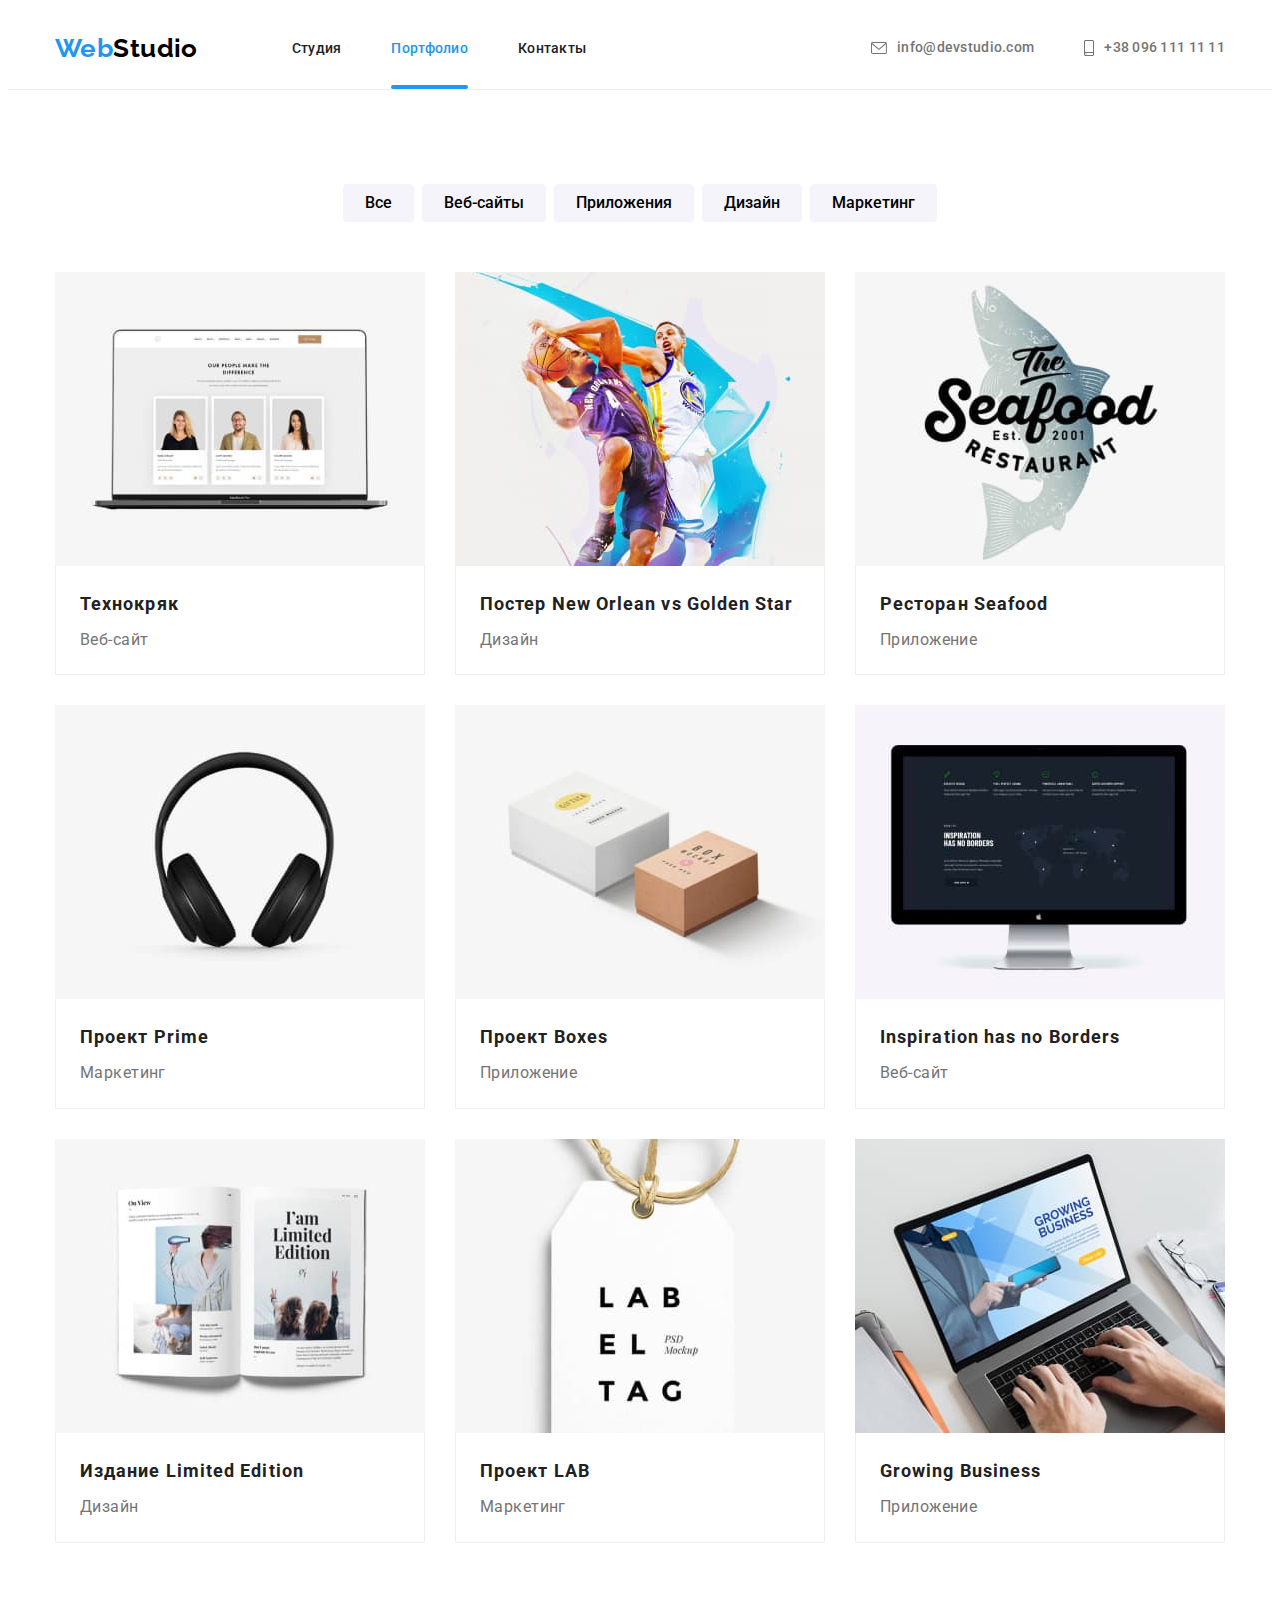
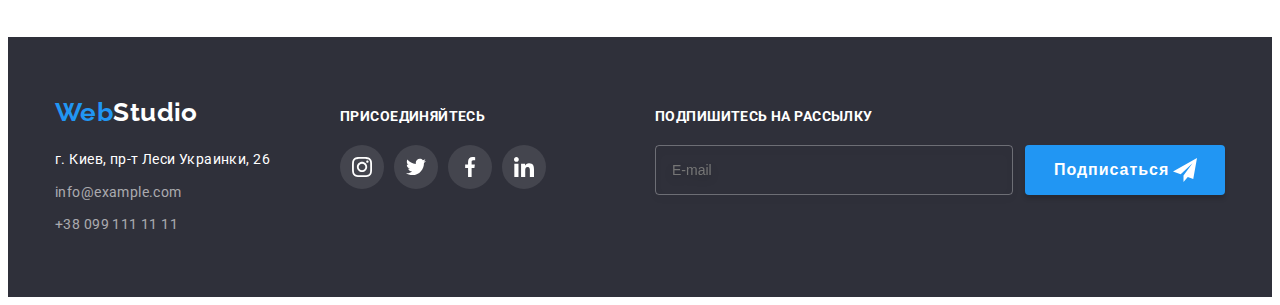
==== portfolio.html @ a2c5a5cf "homework-8" ====
<!DOCTYPE html>
<html lang="ru">
  <head>
    <meta charset="UTF-8" />
    <meta http-equiv="X-UA-Compatible" content="IE=edge" />
    <meta name="viewport" content="width=device-width, initial-scale=1.0" />
    <title>Document</title>
    <link rel="preconnect" href="https://fonts.googleapis.com" />
    <link rel="preconnect" href="https://fonts.gstatic.com" crossorigin />
    <link
      href="https://fonts.googleapis.com/css2?family=Raleway:wght@700&family=Roboto:wght@400;500;700;900&display=swap"
      rel="stylesheet"
    />
    <link
      rel="stylesheet"
      href="https://cdnjs.cloudflare.com/ajax/libs/modern-normalize/1.1.0/modern-normalize.min.css"
      integrity="sha512-wpPYUAdjBVSE4KJnH1VR1HeZfpl1ub8YT/NKx4PuQ5NmX2tKuGu6U/JRp5y+Y8XG2tV+wKQpNHVUX03MfMFn9Q=="
      crossorigin="anonymous"
      referrerpolicy="no-referrer"
    />
    <link rel="stylesheet" href="./css/main.min.css" />
  </head>

  <body>
    <header class="header">
      <div class="container">
        <nav class="nav">
          <a href="./index.html" class="nav__logo logo link"
            ><span class="logo-web">Web</span>Studio</a
          >

          <ul class="nav__tab-list list">
            <li class="nav__tab-item">
              <a class="nav__tab-link link" href="./index.html">Студия</a>
            </li>
            <li class="nav__tab-item">
              <a class="nav__tab-link link current" href="./portfolio.html">Портфолио</a>
            </li>
            <li class="nav__tab-item"><a class="nav__tab-link link" href="">Контакты</a></li>
          </ul>
        </nav>

        <ul class="nav__contacts-list list">
          <li class="nav__contacts-item">
            <a class="nav__contacts-link link" href="mailto:info@devstudio.com">
              <svg class="nav__icon mail">
                <use href="./images/studio/icons.svg#icon-envelope"></use>
              </svg>
              info@devstudio.com</a
            >
          </li>
          <li class="nav__contacts-item">
            <a class="nav__contacts-link link" href="tel:+380961111111">
              <svg class="nav__icon tel">
                <use href="./images/studio/icons.svg#icon-smartphone"></use>
              </svg>
              +38 096 111 11 11</a
            >
          </li>
        </ul>
      </div>
    </header>

    <main>
      <section class="portfolio section">
        <div class="container">
          <h1 class="portfolio-top-title hidden">Портфолио</h1>

          <ul class="portfolio-sorting-list list">
            <li class="portfolio-sorting-item">
              <button class="portfolio-button" type="button">Все</button>
            </li>
            <li class="portfolio-sorting-item">
              <button class="portfolio-button" type="button">Веб-сайты</button>
            </li>
            <li class="portfolio-sorting-item">
              <button class="portfolio-button" type="button">Приложения</button>
            </li>
            <li class="portfolio-sorting-item">
              <button class="portfolio-button" type="button">Дизайн</button>
            </li>
            <li class="portfolio-sorting-item">
              <button class="portfolio-button" type="button">Маркетинг</button>
            </li>
          </ul>

          <ul class="portfolio-img-list list">
            <li class="portfolio-img-item">
              <a class="portfolio-link link" href="">
                <div class="portfolio-link-box">
                  <img
                    src="./images/portfolio/img-1.jpg"
                    alt="Монитор ноутбука"
                    width="370"
                    height="294"
                  />
                  <p class="portfolio-hover-text">
                    Ресурс предлагает комплексные предложения с разным уровнем функционала и
                    сервисов. Все это позволит посетителю получить исчерпывающие сведения о компании
                    или частном лице.
                  </p>
                </div>
                <div class="portfolio-text-box">
                  <h2 class="portfolio-title">Технокряк</h2>
                  <p class="portfolio-text">Веб-сайт</p>
                </div>
              </a>
            </li>
            <li class="portfolio-img-item">
              <a class="portfolio-link link" href="">
                <div class="portfolio-link-box">
                  <img
                    src="./images/portfolio/img-2.jpg"
                    alt="Постер с баскетболистами"
                    width="370"
                    height="294"
                  />
                  <p class="portfolio-hover-text">
                    Ресурс предлагает комплексные предложения с разным уровнем функционала и
                    сервисов. Все это позволит посетителю получить исчерпывающие сведения о компании
                    или частном лице.
                  </p>
                </div>
                <div class="portfolio-text-box">
                  <h2 class="portfolio-title">Постер New Orlean vs Golden Star</h2>
                  <p class="portfolio-text">Дизайн</p>
                </div>
              </a>
            </li>
            <li class="portfolio-img-item">
              <a class="portfolio-link link" href="">
                <div class="portfolio-link-box">
                  <img
                    src="./images/portfolio/img-3.jpg"
                    alt="Логотип ресторана"
                    width="370"
                    height="294"
                  />
                  <p class="portfolio-hover-text">
                    Ресурс предлагает комплексные предложения с разным уровнем функционала и
                    сервисов. Все это позволит посетителю получить исчерпывающие сведения о компании
                    или частном лице.
                  </p>
                </div>
                <div class="portfolio-text-box">
                  <h2 class="portfolio-title">Ресторан Seafood</h2>
                  <p class="portfolio-text">Приложение</p>
                </div>
              </a>
            </li>
            <li class="portfolio-img-item">
              <a class="portfolio-link link" href="">
                <div class="portfolio-link-box">
                  <img src="./images/portfolio/img-4.jpg" alt="Наушники" width="370" height="294" />
                  <p class="portfolio-hover-text">
                    Ресурс предлагает комплексные предложения с разным уровнем функционала и
                    сервисов. Все это позволит посетителю получить исчерпывающие сведения о компании
                    или частном лице.
                  </p>
                </div>
                <div class="portfolio-text-box">
                  <h2 class="portfolio-title">Проект Prime</h2>
                  <p class="portfolio-text">Маркетинг</p>
                </div>
              </a>
            </li>
            <li class="portfolio-img-item">
              <a class="portfolio-link link" href="">
                <div class="portfolio-link-box">
                  <img src="./images/portfolio/img-5.jpg" alt="Коробки" width="370" height="294" />
                  <p class="portfolio-hover-text">
                    Ресурс предлагает комплексные предложения с разным уровнем функционала и
                    сервисов. Все это позволит посетителю получить исчерпывающие сведения о компании
                    или частном лице.
                  </p>
                </div>
                <div class="portfolio-text-box">
                  <h2 class="portfolio-title">Проект Boxes</h2>
                  <p class="portfolio-text">Приложение</p>
                </div>
              </a>
            </li>
            <li class="portfolio-img-item">
              <a class="portfolio-link link" href="">
                <div class="portfolio-link-box">
                  <img
                    src="./images/portfolio/img-6.jpg"
                    alt="Монитор компьютера"
                    width="370"
                    height="294"
                  />
                  <p class="portfolio-hover-text">
                    Ресурс предлагает комплексные предложения с разным уровнем функционала и
                    сервисов. Все это позволит посетителю получить исчерпывающие сведения о компании
                    или частном лице.
                  </p>
                </div>
                <div class="portfolio-text-box">
                  <h2 class="portfolio-title">Inspiration has no Borders</h2>
                  <p class="portfolio-text">Веб-сайт</p>
                </div>
              </a>
            </li>
            <li class="portfolio-img-item">
              <a class="portfolio-link link" href="">
                <div class="portfolio-link-box">
                  <img src="./images/portfolio/img-7.jpg" alt="Журнал" width="370" height="294" />
                  <p class="portfolio-hover-text">
                    Ресурс предлагает комплексные предложения с разным уровнем функционала и
                    сервисов. Все это позволит посетителю получить исчерпывающие сведения о компании
                    или частном лице.
                  </p>
                </div>
                <div class="portfolio-text-box">
                  <h2 class="portfolio-title">Издание Limited Edition</h2>
                  <p class="portfolio-text">Дизайн</p>
                </div>
              </a>
            </li>
            <li class="portfolio-img-item">
              <a class="portfolio-link link" href="">
                <div class="portfolio-link-box">
                  <img src="./images/portfolio/img-8.jpg" alt="Бирка" width="370" height="294" />
                  <p class="portfolio-hover-text">
                    Ресурс предлагает комплексные предложения с разным уровнем функционала и
                    сервисов. Все это позволит посетителю получить исчерпывающие сведения о компании
                    или частном лице.
                  </p>
                </div>
                <div class="portfolio-text-box">
                  <h2 class="portfolio-title">Проект LAB</h2>
                  <p class="portfolio-text">Маркетинг</p>
                </div>
              </a>
            </li>
            <li class="portfolio-img-item">
              <a class="portfolio-link link" href="">
                <div class="portfolio-link-box">
                  <img
                    src="./images/portfolio/img-9.jpg"
                    alt="Человек печатает на ноутбуке"
                    width="370"
                    height="294"
                  />
                  <p class="portfolio-hover-text">
                    Ресурс предлагает комплексные предложения с разным уровнем функционала и
                    сервисов. Все это позволит посетителю получить исчерпывающие сведения о компании
                    или частном лице.
                  </p>
                </div>
                <div class="portfolio-text-box">
                  <h2 class="portfolio-title">Growing Business</h2>
                  <p class="portfolio-text">Приложение</p>
                </div>
              </a>
            </li>
          </ul>
        </div>
      </section>
    </main>

    <footer class="footer">
      <div class="container">
        <div class="footer__info">
          <a href="./index.html" class="footer__logo logo link"
            ><span class="logo-web">Web</span>Studio</a
          >
          <address class="address">
            <ul class="address__list list">
              <li class="address__item">
                <a
                  class="address__link link"
                  href="https://bit.ly/3pXMvUd"
                  target="_blank"
                  rel="noreferrer noopener"
                  >г. Киев, пр-т Леси Украинки, 26</a
                >
              </li>
              <li class="address__item">
                <a class="address__link contacts link" href="mailto:info@example.com"
                  >info@example.com</a
                >
              </li>
              <li class="address__item">
                <a class="address__link contacts link" href="tel:380991111111">+38 099 111 11 11</a>
              </li>
            </ul>
          </address>
        </div>

        <div class="join">
          <p class="join__title">присоединяйтесь</p>
          <ul class="footer-soc-list list">
            <li class="footer-soc-item">
              <a href="" class="footer-soc-link link">
                <svg class="footer-soc-icon" width="20" height="20">
                  <use href="./images/studio/icons.svg#icon-instagram"></use>
                </svg>
              </a>
            </li>
            <li class="footer-soc-item">
              <a href="" class="footer-soc-link link">
                <svg class="footer-soc-icon" width="20" height="20">
                  <use href="./images/studio/icons.svg#icon-twitter"></use>
                </svg>
              </a>
            </li>
            <li class="footer-soc-item">
              <a href="" class="footer-soc-link link">
                <svg class="footer-soc-icon" width="20" height="20">
                  <use href="./images/studio/icons.svg#icon-facebook"></use>
                </svg>
              </a>
            </li>
            <li class="footer-soc-item">
              <a href="" class="footer-soc-link link">
                <svg class="footer-soc-icon" width="20" height="20">
                  <use href="./images/studio/icons.svg#icon-linkedin"></use>
                </svg>
              </a>
            </li>
          </ul>
        </div>

        <div class="subscribe">
          <p class="subscribe-title">Подпишитесь на рассылку</p>
          <div class="subscribe-box">
            <label for="user-mailing"></label>
            <input
              type="text"
              name="user-mailing"
              class="subscribe-input"
              placeholder="E-mail"
              id="user-mailing"
              required
              minlength="3"
            />
            <div class="subscribe-button-wrap">
              <button type="submit" class="subscribe-button">Подписаться</button>
              <svg class="subscribe-icon" width="24" height="24">
                <use href="/images/studio/icons.svg#icon-send"></use>
              </svg>
            </div>
          </div>
        </div>
      </div>
    </footer>
  </body>
</html>
---- css/main.min.css ----
:root{--accent-color: #2196f3;--accent-hover-color: #188ce8;--light-backgound: #f5f4fa;--main-background: #ffffff;--light-text-color: #ffffff;--dark-background: #2f303a;--title-color: #212121;--text-color: #757575;--logo-color: #000000;--border-color: #ececec;--border-second-color: #eeeeee;--icon-color: #afb1b8}html{box-sizing:border-box}*,*::before,*::after{box-sizing:inherit}p,h1,h2,h3,h4,h5,h6{margin:0}ul,ol{margin:0;padding-left:0}button{cursor:pointer}img{display:block}body{font-family:"Roboto",sans-serif;color:var(--title-color);background-color:var(--main-background);font-size:14px;letter-spacing:.03em}.link{text-decoration:none}.list{list-style:none}.section{padding-top:94px;padding-bottom:94px}.hidden{position:absolute;width:1px;height:1px;margin:-1px;border:0;padding:0;white-space:nowrap;clip-path:inset(100%);clip:rect(0 0 0 0);overflow:hidden}.container{width:1200px;margin:0 auto;padding-left:15px;padding-right:15px}.top-title{font-size:36px;font-weight:700;line-height:1.16;margin-bottom:50px;text-align:center}.hero__title{font-size:44px;font-weight:900;line-height:1.36;letter-spacing:.06em;text-transform:uppercase;width:696px;margin-left:auto;margin-right:auto;margin-bottom:30px;color:var(--light-text-color)}.about__title{font-size:14px;font-weight:700;line-height:1.14;text-transform:uppercase;margin-bottom:10px}.about__text{line-height:1.7;color:var(--text-color)}.pick-list__text{font-size:14px;font-weight:700;line-height:1.14;background-color:rgba(47,48,58,.8);color:var(--light-text-color);text-align:center;text-transform:uppercase;width:370px;height:70px;display:flex;align-items:center;justify-content:center;position:absolute;bottom:0}.team-list__title{font-size:16px;font-weight:500;line-height:1.18;margin-bottom:10px}.team-list__text{font-size:16px;line-height:1.18;color:var(--text-color);margin-bottom:16px}.join__title{font-size:14px;font-weight:700;line-height:1.14;color:var(--light-text-color);font-weight:700;font-size:14px;line-height:1.14;text-transform:uppercase;margin-bottom:20px}.portfolio-hover-text{font-size:18px;line-height:1.5;position:absolute;top:0;background-color:rgba(33,150,243,.9);color:var(--light-text-color);height:100%;padding-top:63px;padding-left:24px;padding-right:24px;transform:translateY(100%);transition:transform 250ms linear}.portfolio-title{font-size:18px;font-weight:700;line-height:2;letter-spacing:.06em;margin-bottom:4px;color:var(--title-color)}.portfolio-text{font-size:16px;line-height:1.8;color:var(--text-color)}.backdrop{width:100%;height:100%;background-color:rgba(0,0,0,.2);top:0;position:fixed;transition:opacity 250ms cubic-bezier(0.4, 0, 0.2, 1),visibility 250ms cubic-bezier(0.4, 0, 0.2, 1)}.modal{width:528px;min-height:581px;background-color:var(--main-background);border-radius:4px;box-shadow:0px 1px 3px rgba(0,0,0,.12),0px 1px 1px rgba(0,0,0,.14),0px 2px 1px rgba(0,0,0,.2);position:absolute;top:50%;left:50%;transform:translate(-50%, -50%) scale(1) skew(0);transition:transform 250ms cubic-bezier(0.4, 0, 0.2, 1);padding:40px}.backdrop.is-hidden .modal{transform:translate(-50%, -50%) scale(0) skew(30deg, 150deg)}.modal-close-btn{width:30px;height:30px;background-color:rgba(0,0,0,0);border:1px solid rgba(0,0,0,.1);border-radius:50%;top:8px;right:8px;display:flex;align-items:center;justify-content:center;outline:none;position:absolute;padding:0;transition:fill 250ms cubic-bezier(0.4, 0, 0.2, 1)}.modal-close-btn:hover{fill:var(--accent-color)}.modal-close-btn:focus{border-color:var(--accent-color);fill:var(--accent-color)}.is-hidden{visibility:hidden;opacity:0;pointer-events:none}.no-scroll{overflow:hidden}.modal-title{font-weight:700;font-size:20px;line-height:1.15;text-align:center;color:var(--title-color);margin-bottom:12px}.modal-field{margin-bottom:10px}.modal-label{font-weight:400;font-size:12px;line-height:1.16;letter-spacing:.01em;color:var(--text-color);display:block;margin-bottom:4px}.modal-input{width:100%;height:40px;border:1px solid rgba(33,33,33,.2);border-radius:4px;padding-left:42px;outline:none;transition:border-color 250ms cubic-bezier(0.4, 0, 0.2, 1)}.modal-input::placeholder{color:rgba(117,117,117,.5)}.modal-input:focus{border-color:var(--accent-color)}.input-wrap{position:relative}.modal-icon{position:absolute;left:12px;top:50%;transform:translateY(-50%)}.modal-input:focus+.modal-icon{fill:var(--accent-color)}.modal-textarea{width:100%;height:120px;border:1px solid rgba(33,33,33,.2);border-radius:4px;resize:none;outline:none;padding:12px 16px;transition:border-color 250ms cubic-bezier(0.4, 0, 0.2, 1)}.modal-textarea::placeholder{color:rgba(117,117,117,.5)}.modal-textarea:focus{border-color:var(--accent-color)}.modal-checkbox{margin-top:20px;margin-bottom:30px}.check-text{font-size:14px;line-height:1.7;color:var(--text-color);display:flex;align-items:center;justify-content:center}.check-text::before{content:"";width:16px;height:15px;border:2px solid #000;border-radius:3px;margin-right:9px;transition:border-color 250ms cubic-bezier(0.4, 0, 0.2, 1),background-color 250ms cubic-bezier(0.4, 0, 0.2, 1)}.modal-check:checked+.check-text::before{background-color:var(--accent-color);background-image:url(../images/studio/check.svg);background-repeat:no-repeat;background-position:70% 60%;border:none}.modal-check:focus+.check-text::before{border-color:var(--accent-color)}.privacy-link{margin-left:5px;color:var(--accent-color)}.send-btn-box{display:flex;justify-content:center}.modal-send-btn{display:flex;align-items:center;justify-content:center;min-width:200px;height:50px;border-radius:4px;background-color:var(--accent-color);color:var(--light-text-color);border:none;font-weight:700;font-size:16px;line-height:1.9;letter-spacing:.06em;box-shadow:0px 4px 4px rgba(0,0,0,.15)}.modal-send-btn:hover,.modal-send-btn:focus{background-color:var(--accent-hover-color)}.subscribe{margin-left:auto}.subscribe-title{font-weight:700;font-size:14px;line-height:1.14;text-transform:uppercase;color:var(--light-text-color);margin-bottom:20px}.subscribe-box{display:flex;align-items:center}.subscribe-input{width:358px;height:50px;background-color:rgba(0,0,0,0);border:1px solid rgba(255,255,255,.3);color:var(--light-text-color);font-size:14px;letter-spacing:1.7;filter:drop-shadow(0px 4px 4px rgba(0, 0, 0, 0.15));border-radius:4px;padding:15px 16px;outline:none;transition:border-color 250ms cubic-bezier(0.4, 0, 0.2, 1)}.subscribe-input:focus{border-color:var(--accent-color)}.subscribe-button-wrap{position:relative}.subscribe-button{width:200px;height:50px;margin-left:12px;font-weight:700;font-size:16px;line-height:1.9;color:var(--light-text-color);background-color:var(--accent-color);box-shadow:0px 4px 4px rgba(0,0,0,.15);border:none;border-radius:4px;display:flex;align-items:center;text-align:center;letter-spacing:.06em;padding-left:29px;transition:background 250ms cubic-bezier(0.4, 0, 0.2, 1)}.subscribe-button:hover,.subscribe-button:focus{background:var(--accent-hover-color)}.subscribe-icon{fill:var(--main-background);position:absolute;top:50%;right:28px;transform:translateY(-50%)}.address{margin-top:20px}.address__item:not(:last-child){margin-bottom:9px}.address__link{font-style:normal;font-size:14px;line-height:1.7;color:var(--light-text-color);transition:color 250ms cubic-bezier(0.4, 0, 0.2, 1)}.address__link:hover,.address__link:focus{color:var(--accent-color)}.nav__logo{margin-right:94px;font-family:"Raleway";font-weight:700;font-size:26px;line-height:1.19;color:var(--logo-color)}.footer__logo{font-family:"Raleway";font-weight:700;font-size:26px;line-height:1.19;margin-bottom:20px;color:var(--light-text-color)}.logo-web{font-family:"Raleway";color:var(--accent-color)}.header{padding-top:25px;padding-bottom:25px;border-bottom:1px solid var(--border-color)}.header .container{display:flex;align-items:center}.nav{display:flex;align-items:center}.nav__link:hover,.nav__link:focus{color:var(--accent-color)}.nav__tab-list{display:flex;align-items:center}.nav__tab-item:not(:last-child){margin-right:50px}.nav__tab-link{font-weight:500;line-height:1.14;letter-spacing:.02em;color:var(--title-color);transition:color 250ms cubic-bezier(0.4, 0, 0.2, 1);position:relative}.nav__contacts-list{display:flex;align-items:center;margin-left:auto}.nav__contacts-item:not(:last-child){margin-right:50px}.nav__contacts-link{display:flex;align-items:center;justify-content:center;font-weight:500;line-height:1.14;letter-spacing:.02em;color:var(--text-color);transition:color 250ms cubic-bezier(0.4, 0, 0.2, 1)}.nav__contacts-link:hover,.nav__contacts-link:focus{color:var(--accent-color)}.nav__icon{margin-right:10px;fill:var(--text-color);transition:fill 250ms cubic-bezier(0.4, 0, 0.2, 1)}.nav__contacts-link:hover .nav__icon,.nav__contacts-link:focus .nav__icon{fill:var(--accent-color)}.nav__contacts-link .mail{width:16px;height:12px}.nav__contacts-link .tel{width:10px;height:16px}.nav__tab-link.current:after{content:"";position:absolute;width:100%;height:4px;border-radius:4px;background-color:var(--accent-color);left:0;bottom:-33.2px}.current{color:var(--accent-color)}.hero{max-width:1600px;margin:0 auto;text-align:center;padding-top:200px;padding-bottom:200px;justify-content:center;background-color:var(--dark-background);background-image:linear-gradient(rgba(47, 48, 58, 0.4), rgba(47, 48, 58, 0.4)),url(../images/studio/hero-img.jpg);background-repeat:no-repeat;background-position:center;background-size:cover}.hero__button{font-family:inherit;font-weight:700;font-size:16px;line-height:1.8;box-shadow:0px 4px 4px rgba(0,0,0,.15);border-radius:4px;align-items:center;text-align:center;border:none;letter-spacing:.06em;width:200px;padding-left:30px;padding-right:30px;padding-top:10px;padding-bottom:10px;background:var(--accent-color);color:var(--light-text-color);transition:background 250ms cubic-bezier(0.4, 0, 0.2, 1)}.hero__button:hover,.hero__button:focus{background:var(--accent-hover-color)}.about__list{display:flex;justify-content:space-between}.about__item{width:270px}.about__box{background-color:var(--light-backgound);margin-bottom:30px;display:flex;height:120px;align-items:center;justify-content:center}.work{padding-top:0}.pick-list{display:flex}.pick-list__item:not(:last-child){margin-right:30px}.pick-list__item-box{position:relative}.team{background-color:var(--light-backgound)}.team-list{display:flex}.team-list__item{background:var(--light-text-color);box-shadow:0px 1px 3px rgba(0,0,0,.12),0px 1px 1px rgba(0,0,0,.14),0px 2px 1px rgba(0,0,0,.2);border-radius:0px 0px 4px 4px}.team-list__item:not(:last-child){margin-right:30px}.team-list__box{text-align:center;padding-top:30px;padding-bottom:30px}.soc-list{display:flex;justify-content:center}.soc-list__item{width:44px;height:44px;margin-right:10px}.soc-list__item:last-child{margin-right:0}.soc-list__link{width:100%;height:100%;background-color:var(--main-background);border-radius:50%;display:flex;align-items:center;justify-content:center;transition:background-color 250ms cubic-bezier(0.4, 0, 0.2, 1)}.soc-list__link:hover,.soc-list__link:focus{background-color:var(--accent-color)}.soc-list__link:hover .soc-list__icon,.soc-list__link:hover .soc-list__icon,.soc-list__link:focus .soc-list__icon,.soc-list__link:focus .soc-list__icon{fill:var(--light-text-color)}.soc-list__icon{fill:var(--icon-color);transition:fill 250ms cubic-bezier(0.4, 0, 0.2, 1)}.clients-list{display:flex;justify-content:center}.clients-list__item{width:170px;height:92px;border:1px solid var(--icon-color);border-radius:4px;transition:border-color 250ms cubic-bezier(0.4, 0, 0.2, 1)}.clients-list__item:not(:last-child){margin-right:30px}.clients-list__item:hover,.clients-list__item:focus{border-color:var(--accent-color)}.clients-list__link{width:100%;height:100%;display:flex;align-items:center;justify-content:center}.clients-list__icon{fill:var(--icon-color);transition:fill 250ms cubic-bezier(0.4, 0, 0.2, 1)}.clients-list__item:hover .clients-list__icon,.clients-list__item:focus .clients-list__icon{fill:var(--accent-color)}.portfolio-sorting-list{display:flex;justify-content:center;margin-bottom:50px}.portfolio-sorting-item:not(:last-child){margin-right:8px}.portfolio-button{font-family:inherit;background:var(--light-backgound);border-radius:4px;font-weight:500;font-size:16px;line-height:1.6;text-align:center;border:none;padding-top:6px;padding-bottom:6px;padding-right:22px;padding-left:22px;transition:color 250ms cubic-bezier(0.4, 0, 0.2, 1),background 250ms cubic-bezier(0.4, 0, 0.2, 1),box-shadow 250ms cubic-bezier(0.4, 0, 0.2, 1)}.portfolio-button:active,.portfolio-button:hover,.portfolio-button:focus{background-color:var(--accent-color);box-shadow:0px 3px 1px rgba(0,0,0,.1),0px 1px 2px rgba(0,0,0,.08),0px 2px 2px rgba(0,0,0,.12);border-radius:4px;color:var(--light-text-color)}.portfolio-img-list{display:flex;flex-wrap:wrap;margin-left:-30px;margin-bottom:-30px}.portfolio-img-item{flex-basis:calc(33.3333333333% - 30px);margin-left:30px;margin-bottom:30px;width:370px}.portfolio-link{display:block;transition:transform 250ms cubic-bezier(0.4, 0, 0.2, 1),box-shadow 250ms cubic-bezier(0.4, 0, 0.2, 1)}.portfolio-link:hover,.portfolio-link:focus{box-shadow:0px 1px 1px rgba(0,0,0,.12),0px 4px 4px rgba(0,0,0,.06),1px 4px 6px rgba(0,0,0,.16)}.portfolio-link:hover .portfolio-hover-text,.portfolio-link:hover .portfolio-hover-text,.portfolio-link:focus .portfolio-hover-text,.portfolio-link:focus .portfolio-hover-text{transform:translateY(0)}.portfolio-link-box{position:relative;overflow:hidden}.portfolio-text-box{padding-left:24px;padding-top:20px;padding-bottom:20px;border-left:1px solid var(--border-second-color);border-right:1px solid var(--border-second-color);border-bottom:1px solid var(--border-second-color)}.footer{padding-top:60px;padding-bottom:60px;background-color:var(--dark-background)}.footer .container{display:flex;align-items:baseline;justify-content:space-between}.footer__info{margin-right:70px}.contacts{color:rgba(255,255,255,.6)}.footer-soc-list{display:flex;justify-content:center}.footer-soc-item{width:44px;height:44px;margin-right:10px}.footer-soc-item:last-child{margin-right:0}.footer-soc-link{width:100%;height:100%;background-color:rgba(255,255,255,.1);border-radius:50%;display:flex;align-items:center;justify-content:center;transition:background-color 250ms cubic-bezier(0.4, 0, 0.2, 1)}.footer-soc-link:hover,.footer-soc-link:focus{background-color:var(--accent-color)}.footer-soc-icon{fill:var(--light-text-color);transition:fill 250ms cubic-bezier(0.4, 0, 0.2, 1)}.footer-soc-link:hover .footer-soc-icon,.footer-soc-link:focus .footer-soc-icon{fill:var(--light-text-color)}/*# sourceMappingURL=main.min.css.map */
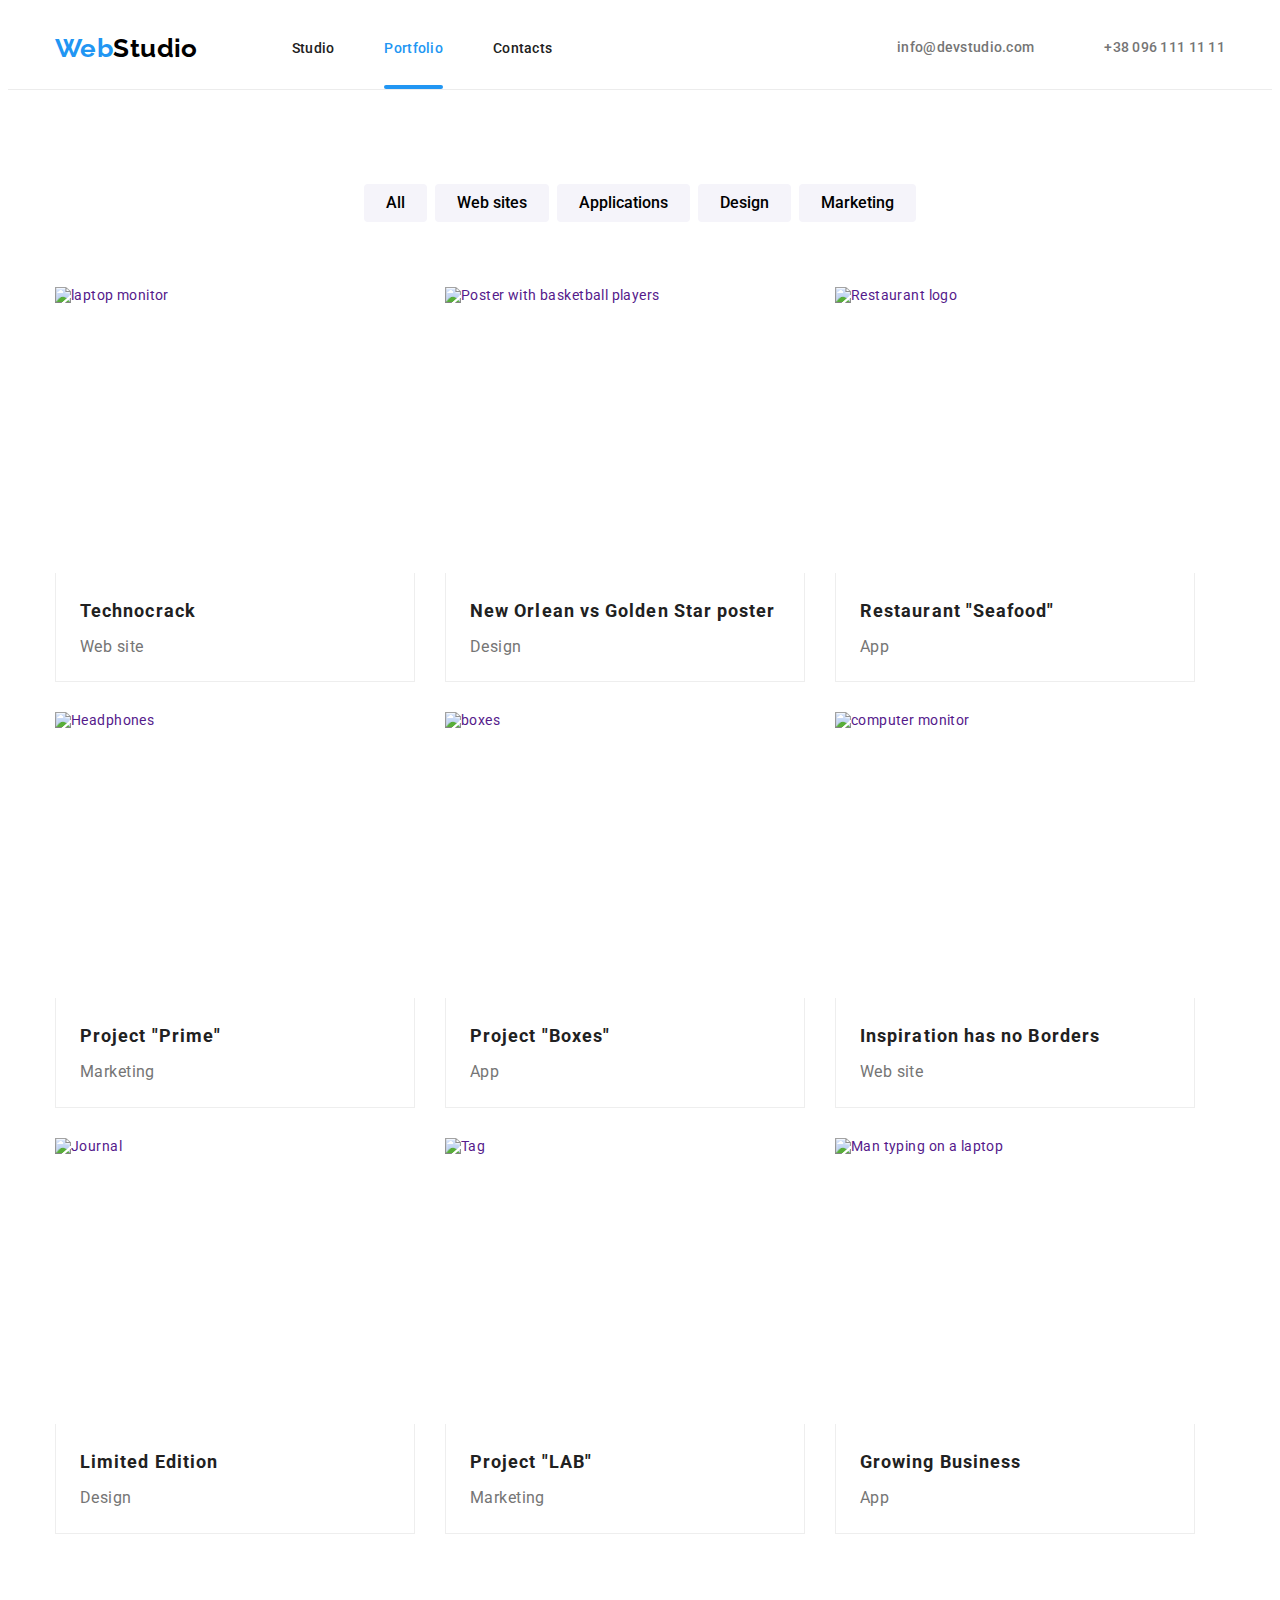
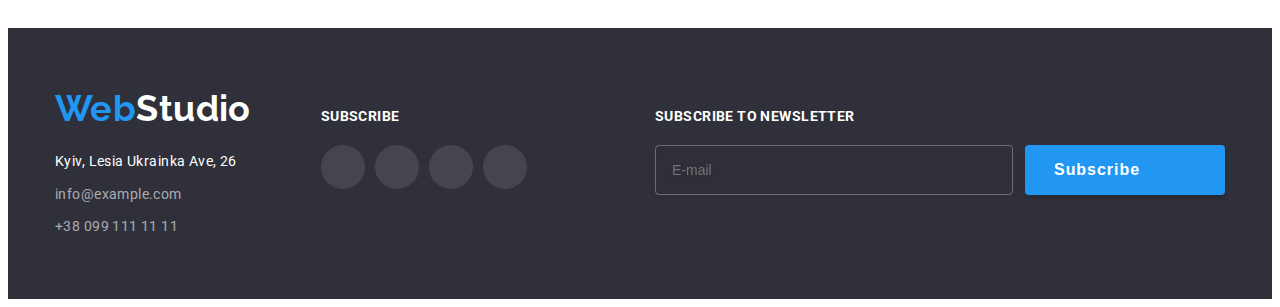
==== commit 108678cb: "Update portfolio.html" ====
--- a/portfolio.html
+++ b/portfolio.html
@@ -1,269 +1,422 @@
 <!DOCTYPE html>
-<html lang="ru">
-  <head>
+<html lang="en">
+
+<head>
     <meta charset="UTF-8" />
     <meta http-equiv="X-UA-Compatible" content="IE=edge" />
     <meta name="viewport" content="width=device-width, initial-scale=1.0" />
-    <title>Document</title>
+    <title>WebStudio</title>
     <link rel="preconnect" href="https://fonts.googleapis.com" />
     <link rel="preconnect" href="https://fonts.gstatic.com" crossorigin />
-    <link
-      href="https://fonts.googleapis.com/css2?family=Raleway:wght@700&family=Roboto:wght@400;500;700;900&display=swap"
-      rel="stylesheet"
-    />
-    <link
-      rel="stylesheet"
-      href="https://cdnjs.cloudflare.com/ajax/libs/modern-normalize/1.1.0/modern-normalize.min.css"
-      integrity="sha512-wpPYUAdjBVSE4KJnH1VR1HeZfpl1ub8YT/NKx4PuQ5NmX2tKuGu6U/JRp5y+Y8XG2tV+wKQpNHVUX03MfMFn9Q=="
-      crossorigin="anonymous"
-      referrerpolicy="no-referrer"
+    <link href="https://fonts.googleapis.com/css2?family=Raleway:wght@700&family=Roboto:wght@400;500;700;900&display=swap" rel="stylesheet" />
+    <link rel="stylesheet" href="https://cdnjs.cloudflare.com/ajax/libs/modern-normalize/1.1.0/modern-normalize.min.css" integrity="sha512-wpPYUAdjBVSE4KJnH1VR1HeZfpl1ub8YT/NKx4PuQ5NmX2tKuGu6U/JRp5y+Y8XG2tV+wKQpNHVUX03MfMFn9Q==" crossorigin="anonymous" referrerpolicy="no-referrer"
     />
     <link rel="stylesheet" href="./css/main.min.css" />
-  </head>
-
-  <body>
+</head>
+
+<body>
     <header class="header">
-      <div class="container">
+        <div class="header_content container">
+            <a href="./index.html" class="nav__logo logo link"><span class="logo-web">Web</span>Studio</a
+        >
+
+        <div class="header_menu">
+          <button type="button" class="menu-open">
+            <svg class="header_menu-icon" width="40" height="40">
+              <use href="./images/icons.svg#icon-menu"></use>
+            </svg>
+          </button>
+        </div>
+
         <nav class="nav">
-          <a href="./index.html" class="nav__logo logo link"
-            ><span class="logo-web">Web</span>Studio</a
-          >
-
           <ul class="nav__tab-list list">
             <li class="nav__tab-item">
-              <a class="nav__tab-link link" href="./index.html">Студия</a>
+              <a class="nav__tab-link link" href="./index.html">Studio</a>
             </li>
             <li class="nav__tab-item">
-              <a class="nav__tab-link link current" href="./portfolio.html">Портфолио</a>
+                <a class="nav__tab-link link current" href="./portfolio.html">Portfolio</a>
             </li>
-            <li class="nav__tab-item"><a class="nav__tab-link link" href="">Контакты</a></li>
-          </ul>
-        </nav>
-
-        <ul class="nav__contacts-list list">
-          <li class="nav__contacts-item">
-            <a class="nav__contacts-link link" href="mailto:info@devstudio.com">
-              <svg class="nav__icon mail">
-                <use href="./images/studio/icons.svg#icon-envelope"></use>
-              </svg>
-              info@devstudio.com</a
-            >
-          </li>
-          <li class="nav__contacts-item">
-            <a class="nav__contacts-link link" href="tel:+380961111111">
-              <svg class="nav__icon tel">
-                <use href="./images/studio/icons.svg#icon-smartphone"></use>
-              </svg>
-              +38 096 111 11 11</a
-            >
-          </li>
-        </ul>
-      </div>
+            <li class="nav__tab-item"><a class="nav__tab-link link" href="">Contacts</a></li>
+            </ul>
+            </nav>
+
+            <ul class="nav__contacts-list list">
+                <li class="nav__contacts-item">
+                    <a class="nav__contacts-link link" href="mailto:info@devstudio.com">
+                        <svg class="nav__icon mail">
+                <use href="./images/icons.svg#icon-envelope"></use>
+              </svg> info@devstudio.com
+                    </a>
+                </li>
+                <li class="nav__contacts-item">
+                    <a class="nav__contacts-link link" href="tel:+380961111111">
+                        <svg class="nav__icon tel">
+                <use href="./images/icons.svg#icon-smartphone"></use>
+              </svg> +38 096 111 11 11</a>
+                </li>
+            </ul>
+
+            <div class="menu is-hidden">
+                <div class="container">
+                    <div class="menu-top">
+                        <button type="button" class="menu-close">
+                <svg class="modal-close-icon" width="40" height="40">
+                  <use href="./images/icons.svg#icon-close"></use>
+                </svg>
+              </button>
+                        <div class="menu_nav">
+                            <ul class="menu_nav-list list">
+                                <li class="menu_nav-item">
+                                    <a class="menu_nav-link link" href="./index.html">Studio</a>
+                                </li>
+                                <li class="menu_nav-item">
+                                    <a class="menu_nav-link link current" href="./portfolio.html">Portfolio</a>
+                                </li>
+                                <li class="menu_nav-item">
+                                    <a class="menu_nav-link link" href="">Contacts</a>
+                                </li>
+                            </ul>
+                        </div>
+                    </div>
+
+                    <div class="menu-bottom">
+                        <div class="menu_connect">
+                            <ul class="menu_contacts-list list">
+                                <li class="menu_contacts-item">
+                                    <a class="menu_contacts-tel link" href="tel:+380961111111">
+                      +38 096 111 11 11</a
+                    >
+                  </li>
+                  <li class="menu_contacts-item">
+                    <a class="menu_contacts-mail link" href="mailto:info@devstudio.com">
+                      info@devstudio.com</a
+                    >
+                  </li>
+                </ul>
+
+                <ul class="menu_soc-list list">
+                  <li class="menu_soc-item">
+                    <a href="" class="menu_soc-link link">Instagram</a>
+                                </li>
+                                <li class="menu_soc-item">
+                                    <a href="" class="menu_soc-link link">Twitter</a>
+                                </li>
+                                <li class="menu_soc-item">
+                                    <a href="" class="menu_soc-link link">Facebook</a>
+                                </li>
+                                <li class="menu_soc-item">
+                                    <a href="" class="menu_soc-link link">LinkedIn</a>
+                                </li>
+                            </ul>
+                        </div>
+                    </div>
+                </div>
+            </div>
+        </div>
     </header>
 
     <main>
-      <section class="portfolio section">
+        <section class="portfolio section">
+            <div class="container">
+                <h1 class="portfolio-top-title hidden">Portfolio</h1>
+
+                <ul class="portfolio-sorting-list list">
+                    <li class="portfolio-sorting-item">
+                        <button class="portfolio-button" type="button">All</button>
+                    </li>
+                    <li class="portfolio-sorting-item">
+                        <button class="portfolio-button" type="button">Web sites</button>
+                    </li>
+                    <li class="portfolio-sorting-item">
+                        <button class="portfolio-button" type="button">Applications</button>
+                    </li>
+                    <li class="portfolio-sorting-item">
+                        <button class="portfolio-button" type="button">Design</button>
+                    </li>
+                    <li class="portfolio-sorting-item">
+                        <button class="portfolio-button" type="button">Marketing</button>
+                    </li>
+                </ul>
+
+                <ul class="portfolio-img-list list">
+                    <li class="portfolio-img-item">
+                        <a class="portfolio-link link" href="">
+                            <div class="portfolio-link-box">
+                                <picture>
+                                    <source srcset="
+                        ./images/portfolio-1_desk-1x.jpg 1x,
+                        ./images/portfolio-1_desk-2x.jpg 2x
+                      " media="(min-width: 1200px)" />
+                                    <source srcset="
+                        ./images/portfolio-1_tab-1x.jpg 1x,
+                        ./images/portfolio-1_tab-2x.jpg 2x
+                      " media="(min-width: 768px)" />
+                                    <source srcset="
+                        ./images/portfolio-1_mob-1x.jpg 1x,
+                        ./images/portfolio-1_mob-2x.jpg 2x
+                      " media="(min-width: 320px)" />
+                                    <img src="./images/portfolio-1_mob-1x.jpg" alt="laptop monitor" width="370" height="294" />
+                                </picture>
+
+                                <p class="portfolio-hover-text">
+                                    The resource offers comprehensive offers with different levels of functionality and services. All this will allow the visitor to obtain comprehensive information about the company or individual.
+                                </p>
+                            </div>
+                            <div class="portfolio-text-box">
+                                <h2 class="portfolio-title">Technocrack</h2>
+                                <p class="portfolio-text">Web site</p>
+                            </div>
+                        </a>
+                    </li>
+
+                    <li class="portfolio-img-item">
+                        <a class="portfolio-link link" href="">
+                            <div class="portfolio-link-box">
+                                <picture>
+                                    <source srcset="
+                        ./images/portfolio-2_desk-1x.jpg 1x,
+                        ./images/portfolio-2_desk-2x.jpg 2x
+                      " media="(min-width: 1200px)" />
+                                    <source srcset="
+                        ./images/portfolio-2_tab-1x.jpg 1x,
+                        ./images/portfolio-2_tab-2x.jpg 2x
+                      " media="(min-width: 768px)" />
+                                    <source srcset="
+                        ./images/portfolio-2_mob-1x.jpg 1x,
+                        ./images/portfolio-2_mob-2x.jpg 2x
+                      " media="(min-width: 320px)" />
+                                    <img src="./images/portfolio-2_mob-1x.jpg" alt="Poster with basketball players" width="370" height="294" />
+                                </picture>
+
+                                <p class="portfolio-hover-text">
+                                    The resource offers comprehensive offers with different levels of functionality and services. All this will allow the visitor to obtain comprehensive information about the company or individual.
+                                </p>
+                            </div>
+                            <div class="portfolio-text-box">
+                                <h2 class="portfolio-title">New Orlean vs Golden Star poster</h2>
+                                <p class="portfolio-text">Design</p>
+                            </div>
+                        </a>
+                    </li>
+
+                    <li class="portfolio-img-item">
+                        <a class="portfolio-link link" href="">
+                            <div class="portfolio-link-box">
+                                <picture>
+                                    <source srcset="
+                        ./images/portfolio-3_desk-1x.jpg 1x,
+                        ./images/portfolio-2_desk-2x.jpg 2x
+                      " media="(min-width: 1200px)" />
+                                    <source srcset="
+                        ./images/portfolio-3_tab-1x.jpg 1x,
+                        ./images/portfolio-3_tab-2x.jpg 2x
+                      " media="(min-width: 768px)" />
+                                    <source srcset="
+                        ./images/portfolio-3_mob-1x.jpg 1x,
+                        ./images/portfolio-3_mob-2x.jpg 2x
+                      " media="(min-width: 320px)" />
+                                    <img src="./images/portfolio-3_mob-1x.jpg" alt="Restaurant logo" width="370" height="294" />
+                                </picture>
+
+                                <p class="portfolio-hover-text">
+                                    The resource offers comprehensive offers with different levels of functionality and services. All this will allow the visitor to obtain comprehensive information about the company or individual.
+                                </p>
+                            </div>
+                            <div class="portfolio-text-box">
+                                <h2 class="portfolio-title">Restaurant "Seafood"</h2>
+                                <p class="portfolio-text">App</p>
+                            </div>
+                        </a>
+                    </li>
+
+                    <li class="portfolio-img-item">
+                        <a class="portfolio-link link" href="">
+                            <div class="portfolio-link-box">
+                                <picture>
+                                    <source srcset="
+                        ./images/portfolio-4_desk-1x.jpg 1x,
+                        ./images/portfolio-4_desk-2x.jpg 2x
+                      " media="(min-width: 1200px)" />
+                                    <source srcset="
+                        ./images/portfolio-4_tab-1x.jpg 1x,
+                        ./images/portfolio-4_tab-2x.jpg 2x
+                      " media="(min-width: 768px)" />
+                                    <source srcset="
+                        ./images/portfolio-4_mob-1x.jpg 1x,
+                        ./images/portfolio-4_mob-2x.jpg 2x
+                      " media="(min-width: 320px)" />
+                                    <img src="./images/portfolio-4_mob-1x.jpg" alt="Headphones" width="370" height="294" />
+                                </picture>
+
+                                <p class="portfolio-hover-text">
+                                    The resource offers comprehensive offers with different levels of functionality and services. All this will allow the visitor to obtain comprehensive information about the company or individual.
+                                </p>
+                            </div>
+                            <div class="portfolio-text-box">
+                                <h2 class="portfolio-title">Project "Prime"</h2>
+                                <p class="portfolio-text">Marketing</p>
+                            </div>
+                        </a>
+                    </li>
+
+                    <li class="portfolio-img-item">
+                        <a class="portfolio-link link" href="">
+                            <div class="portfolio-link-box">
+                                <picture>
+                                    <source srcset="
+                        ./images/portfolio-5_desk-1x.jpg 1x,
+                        ./images/portfolio-5_desk-2x.jpg 2x
+                      " media="(min-width: 1200px)" />
+                                    <source srcset="
+                        ./images/portfolio-5_tab-1x.jpg 1x,
+                        ./images/portfolio-5_tab-2x.jpg 2x
+                      " media="(min-width: 768px)" />
+                                    <source srcset="
+                        ./images/portfolio-5_mob-1x.jpg 1x,
+                        ./images/portfolio-5_mob-2x.jpg 2x
+                      " media="(min-width: 320px)" />
+                                    <img src="./images/portfolio-5_mob-1x.jpg" alt="boxes" width="370" height="294" />
+                                </picture>
+
+                                <p class="portfolio-hover-text">
+                                    The resource offers comprehensive offers with different levels of functionality and services. All this will allow the visitor to obtain comprehensive information about the company or individual.
+                                </p>
+                            </div>
+                            <div class="portfolio-text-box">
+                                <h2 class="portfolio-title">Project "Boxes"</h2>
+                                <p class="portfolio-text">App</p>
+                            </div>
+                        </a>
+                    </li>
+
+                    <li class="portfolio-img-item">
+                        <a class="portfolio-link link" href="">
+                            <div class="portfolio-link-box">
+                                <picture>
+                                    <source srcset="
+                        ./images/portfolio-6_desk-1x.jpg 1x,
+                        ./images/portfolio-6_desk-2x.jpg 2x
+                      " media="(min-width: 1200px)" />
+                                    <source srcset="
+                        ./images/portfolio-6_tab-1x.jpg 1x,
+                        ./images/portfolio-6_tab-2x.jpg 2x
+                      " media="(min-width: 768px)" />
+                                    <source srcset="
+                        ./images/portfolio-6_mob-1x.jpg 1x,
+                        ./images/portfolio-6_mob-2x.jpg 2x
+                      " media="(min-width: 320px)" />
+                                    <img src="./images/portfolio-6_mob-1x.jpg" alt="computer monitor" width="370" height="294" />
+                                </picture>
+
+                                <p class="portfolio-hover-text">
+                                    The resource offers comprehensive offers with different levels of functionality and services. All this will allow the visitor to obtain comprehensive information about the company or individual.
+                                </p>
+                            </div>
+                            <div class="portfolio-text-box">
+                                <h2 class="portfolio-title">Inspiration has no Borders</h2>
+                                <p class="portfolio-text">Web site</p>
+                            </div>
+                        </a>
+                    </li>
+
+                    <li class="portfolio-img-item">
+                        <a class="portfolio-link link" href="">
+                            <div class="portfolio-link-box">
+                                <picture>
+                                    <source srcset="
+                        ./images/portfolio-7_desk-1x.jpg 1x,
+                        ./images/portfolio-7_desk-2x.jpg 2x
+                      " media="(min-width: 1200px)" />
+                                    <source srcset="
+                        ./images/portfolio-7_tab-1x.jpg 1x,
+                        ./images/portfolio-7_tab-2x.jpg 2x
+                      " media="(min-width: 768px)" />
+                                    <source srcset="
+                        ./images/portfolio-7_mob-1x.jpg 1x,
+                        ./images/portfolio-7_mob-2x.jpg 2x
+                      " media="(min-width: 320px)" />
+                                    <img src="./images/portfolio-7_mob-1x.jpg" alt="Journal" width="370" height="294" />
+                                </picture>
+
+                                <p class="portfolio-hover-text">
+                                    The resource offers comprehensive offers with different levels of functionality and services. All this will allow the visitor to obtain comprehensive information about the company or individual.
+                                </p>
+                            </div>
+                            <div class="portfolio-text-box">
+                                <h2 class="portfolio-title">Limited Edition</h2>
+                                <p class="portfolio-text">Design</p>
+                            </div>
+                        </a>
+                    </li>
+
+                    <li class="portfolio-img-item">
+                        <a class="portfolio-link link" href="">
+                            <div class="portfolio-link-box">
+                                <picture>
+                                    <source srcset="
+                        ./images/portfolio-8_desk-1x.jpg 1x,
+                        ./images/portfolio-8_desk-2x.jpg 2x
+                      " media="(min-width: 1200px)" />
+                                    <source srcset="
+                        ./images/portfolio-8_tab-1x.jpg 1x,
+                        ./images/portfolio-8_tab-2x.jpg 2x
+                      " media="(min-width: 768px)" />
+                                    <source srcset="
+                        ./images/portfolio-8_mob-1x.jpg 1x,
+                        ./images/portfolio-8_mob-2x.jpg 2x
+                      " media="(min-width: 320px)" />
+                                    <img src="./images/portfolio-8_mob-1x.jpg" alt="Tag" width="370" height="294" />
+                                </picture>
+
+                                <p class="portfolio-hover-text">
+                                    The resource offers comprehensive offers with different levels of functionality and services. All this will allow the visitor to obtain comprehensive information about the company or individual.
+                                </p>
+                            </div>
+                            <div class="portfolio-text-box">
+                                <h2 class="portfolio-title">Project "LAB"</h2>
+                                <p class="portfolio-text">Marketing</p>
+                            </div>
+                        </a>
+                    </li>
+
+                    <li class="portfolio-img-item">
+                        <a class="portfolio-link link" href="">
+                            <div class="portfolio-link-box">
+                                <picture>
+                                    <source srcset="
+                        ./images/portfolio-9_desk-1x.jpg 1x,
+                        ./images/portfolio-9_desk-2x.jpg 2x
+                      " media="(min-width: 1200px)" />
+                                    <source srcset="
+                        ./images/portfolio-9_tab-1x.jpg 1x,
+                        ./images/portfolio-9_tab-2x.jpg 2x
+                      " media="(min-width: 768px)" />
+                                    <source srcset="
+                        ./images/portfolio-9_mob-1x.jpg 1x,
+                        ./images/portfolio-9_mob-2x.jpg 2x
+                      " media="(min-width: 320px)" />
+                                    <img src="./images/portfolio-9_mob-1x.jpg" alt="Man typing on a laptop" width="370" height="294" />
+                                </picture>
+
+                                <p class="portfolio-hover-text">
+                                    The resource offers comprehensive offers with different levels of functionality and services. All this will allow the visitor to obtain comprehensive information about the company or individual.
+                                </p>
+                            </div>
+                            <div class="portfolio-text-box">
+                                <h2 class="portfolio-title">Growing Business</h2>
+                                <p class="portfolio-text">App</p>
+                            </div>
+                        </a>
+                    </li>
+                </ul>
+            </div>
+        </section>
+    </main>
+
+    <footer class="footer">
         <div class="container">
-          <h1 class="portfolio-top-title hidden">Портфолио</h1>
-
-          <ul class="portfolio-sorting-list list">
-            <li class="portfolio-sorting-item">
-              <button class="portfolio-button" type="button">Все</button>
-            </li>
-            <li class="portfolio-sorting-item">
-              <button class="portfolio-button" type="button">Веб-сайты</button>
-            </li>
-            <li class="portfolio-sorting-item">
-              <button class="portfolio-button" type="button">Приложения</button>
-            </li>
-            <li class="portfolio-sorting-item">
-              <button class="portfolio-button" type="button">Дизайн</button>
-            </li>
-            <li class="portfolio-sorting-item">
-              <button class="portfolio-button" type="button">Маркетинг</button>
-            </li>
-          </ul>
-
-          <ul class="portfolio-img-list list">
-            <li class="portfolio-img-item">
-              <a class="portfolio-link link" href="">
-                <div class="portfolio-link-box">
-                  <img
-                    src="./images/portfolio/img-1.jpg"
-                    alt="Монитор ноутбука"
-                    width="370"
-                    height="294"
-                  />
-                  <p class="portfolio-hover-text">
-                    Ресурс предлагает комплексные предложения с разным уровнем функционала и
-                    сервисов. Все это позволит посетителю получить исчерпывающие сведения о компании
-                    или частном лице.
-                  </p>
-                </div>
-                <div class="portfolio-text-box">
-                  <h2 class="portfolio-title">Технокряк</h2>
-                  <p class="portfolio-text">Веб-сайт</p>
-                </div>
-              </a>
-            </li>
-            <li class="portfolio-img-item">
-              <a class="portfolio-link link" href="">
-                <div class="portfolio-link-box">
-                  <img
-                    src="./images/portfolio/img-2.jpg"
-                    alt="Постер с баскетболистами"
-                    width="370"
-                    height="294"
-                  />
-                  <p class="portfolio-hover-text">
-                    Ресурс предлагает комплексные предложения с разным уровнем функционала и
-                    сервисов. Все это позволит посетителю получить исчерпывающие сведения о компании
-                    или частном лице.
-                  </p>
-                </div>
-                <div class="portfolio-text-box">
-                  <h2 class="portfolio-title">Постер New Orlean vs Golden Star</h2>
-                  <p class="portfolio-text">Дизайн</p>
-                </div>
-              </a>
-            </li>
-            <li class="portfolio-img-item">
-              <a class="portfolio-link link" href="">
-                <div class="portfolio-link-box">
-                  <img
-                    src="./images/portfolio/img-3.jpg"
-                    alt="Логотип ресторана"
-                    width="370"
-                    height="294"
-                  />
-                  <p class="portfolio-hover-text">
-                    Ресурс предлагает комплексные предложения с разным уровнем функционала и
-                    сервисов. Все это позволит посетителю получить исчерпывающие сведения о компании
-                    или частном лице.
-                  </p>
-                </div>
-                <div class="portfolio-text-box">
-                  <h2 class="portfolio-title">Ресторан Seafood</h2>
-                  <p class="portfolio-text">Приложение</p>
-                </div>
-              </a>
-            </li>
-            <li class="portfolio-img-item">
-              <a class="portfolio-link link" href="">
-                <div class="portfolio-link-box">
-                  <img src="./images/portfolio/img-4.jpg" alt="Наушники" width="370" height="294" />
-                  <p class="portfolio-hover-text">
-                    Ресурс предлагает комплексные предложения с разным уровнем функционала и
-                    сервисов. Все это позволит посетителю получить исчерпывающие сведения о компании
-                    или частном лице.
-                  </p>
-                </div>
-                <div class="portfolio-text-box">
-                  <h2 class="portfolio-title">Проект Prime</h2>
-                  <p class="portfolio-text">Маркетинг</p>
-                </div>
-              </a>
-            </li>
-            <li class="portfolio-img-item">
-              <a class="portfolio-link link" href="">
-                <div class="portfolio-link-box">
-                  <img src="./images/portfolio/img-5.jpg" alt="Коробки" width="370" height="294" />
-                  <p class="portfolio-hover-text">
-                    Ресурс предлагает комплексные предложения с разным уровнем функционала и
-                    сервисов. Все это позволит посетителю получить исчерпывающие сведения о компании
-                    или частном лице.
-                  </p>
-                </div>
-                <div class="portfolio-text-box">
-                  <h2 class="portfolio-title">Проект Boxes</h2>
-                  <p class="portfolio-text">Приложение</p>
-                </div>
-              </a>
-            </li>
-            <li class="portfolio-img-item">
-              <a class="portfolio-link link" href="">
-                <div class="portfolio-link-box">
-                  <img
-                    src="./images/portfolio/img-6.jpg"
-                    alt="Монитор компьютера"
-                    width="370"
-                    height="294"
-                  />
-                  <p class="portfolio-hover-text">
-                    Ресурс предлагает комплексные предложения с разным уровнем функционала и
-                    сервисов. Все это позволит посетителю получить исчерпывающие сведения о компании
-                    или частном лице.
-                  </p>
-                </div>
-                <div class="portfolio-text-box">
-                  <h2 class="portfolio-title">Inspiration has no Borders</h2>
-                  <p class="portfolio-text">Веб-сайт</p>
-                </div>
-              </a>
-            </li>
-            <li class="portfolio-img-item">
-              <a class="portfolio-link link" href="">
-                <div class="portfolio-link-box">
-                  <img src="./images/portfolio/img-7.jpg" alt="Журнал" width="370" height="294" />
-                  <p class="portfolio-hover-text">
-                    Ресурс предлагает комплексные предложения с разным уровнем функционала и
-                    сервисов. Все это позволит посетителю получить исчерпывающие сведения о компании
-                    или частном лице.
-                  </p>
-                </div>
-                <div class="portfolio-text-box">
-                  <h2 class="portfolio-title">Издание Limited Edition</h2>
-                  <p class="portfolio-text">Дизайн</p>
-                </div>
-              </a>
-            </li>
-            <li class="portfolio-img-item">
-              <a class="portfolio-link link" href="">
-                <div class="portfolio-link-box">
-                  <img src="./images/portfolio/img-8.jpg" alt="Бирка" width="370" height="294" />
-                  <p class="portfolio-hover-text">
-                    Ресурс предлагает комплексные предложения с разным уровнем функционала и
-                    сервисов. Все это позволит посетителю получить исчерпывающие сведения о компании
-                    или частном лице.
-                  </p>
-                </div>
-                <div class="portfolio-text-box">
-                  <h2 class="portfolio-title">Проект LAB</h2>
-                  <p class="portfolio-text">Маркетинг</p>
-                </div>
-              </a>
-            </li>
-            <li class="portfolio-img-item">
-              <a class="portfolio-link link" href="">
-                <div class="portfolio-link-box">
-                  <img
-                    src="./images/portfolio/img-9.jpg"
-                    alt="Человек печатает на ноутбуке"
-                    width="370"
-                    height="294"
-                  />
-                  <p class="portfolio-hover-text">
-                    Ресурс предлагает комплексные предложения с разным уровнем функционала и
-                    сервисов. Все это позволит посетителю получить исчерпывающие сведения о компании
-                    или частном лице.
-                  </p>
-                </div>
-                <div class="portfolio-text-box">
-                  <h2 class="portfolio-title">Growing Business</h2>
-                  <p class="portfolio-text">Приложение</p>
-                </div>
-              </a>
-            </li>
-          </ul>
-        </div>
-      </section>
-    </main>
-
-    <footer class="footer">
-      <div class="container">
-        <div class="footer__info">
-          <a href="./index.html" class="footer__logo logo link"
-            ><span class="logo-web">Web</span>Studio</a
+            <div class="footer__info">
+                <a href="./index.html" class="footer__logo logo link"><span class="logo-web">Web</span>Studio</a
           >
           <address class="address">
             <ul class="address__list list">
@@ -273,7 +426,7 @@
                   href="https://bit.ly/3pXMvUd"
                   target="_blank"
                   rel="noreferrer noopener"
-                  >г. Киев, пр-т Леси Украинки, 26</a
+                  >Kyiv, Lesia Ukrainka Ave, 26</a
                 >
               </li>
               <li class="address__item">
@@ -283,67 +436,62 @@
               </li>
               <li class="address__item">
                 <a class="address__link contacts link" href="tel:380991111111">+38 099 111 11 11</a>
-              </li>
-            </ul>
-          </address>
+                </li>
+                </ul>
+                </address>
+            </div>
+
+            <div class="join">
+                <p class="join__title">subscribe</p>
+                <ul class="footer-soc-list list">
+                    <li class="footer-soc-item">
+                        <a href="" class="footer-soc-link link">
+                            <svg class="footer-soc-icon" width="20" height="20">
+                  <use href="./images/icons.svg#icon-instagram"></use>
+                </svg>
+                        </a>
+                    </li>
+                    <li class="footer-soc-item">
+                        <a href="" class="footer-soc-link link">
+                            <svg class="footer-soc-icon" width="20" height="20">
+                  <use href="./images/icons.svg#icon-twitter"></use>
+                </svg>
+                        </a>
+                    </li>
+                    <li class="footer-soc-item">
+                        <a href="" class="footer-soc-link link">
+                            <svg class="footer-soc-icon" width="20" height="20">
+                  <use href="./images/icons.svg#icon-facebook"></use>
+                </svg>
+                        </a>
+                    </li>
+                    <li class="footer-soc-item">
+                        <a href="" class="footer-soc-link link">
+                            <svg class="footer-soc-icon" width="20" height="20">
+                  <use href="./images/icons.svg#icon-linkedin"></use>
+                </svg>
+                        </a>
+                    </li>
+                </ul>
+            </div>
+
+            <div class="subscribe">
+                <p class="subscribe-title">Subscribe to newsletter</p>
+                <div class="subscribe-box">
+                    <label for="user-mailing"></label>
+                    <input type="text" name="user-mailing" class="subscribe-input" placeholder="E-mail" id="user-mailing" required minlength="3" />
+                    <div class="subscribe-button-wrap">
+                        <button type="submit" class="subscribe-button">Subscribe</button>
+                        <svg class="subscribe-icon" width="24" height="24">
+                <use href="/images/icons.svg#icon-send"></use>
+              </svg>
+                    </div>
+                </div>
+            </div>
         </div>
-
-        <div class="join">
-          <p class="join__title">присоединяйтесь</p>
-          <ul class="footer-soc-list list">
-            <li class="footer-soc-item">
-              <a href="" class="footer-soc-link link">
-                <svg class="footer-soc-icon" width="20" height="20">
-                  <use href="./images/studio/icons.svg#icon-instagram"></use>
-                </svg>
-              </a>
-            </li>
-            <li class="footer-soc-item">
-              <a href="" class="footer-soc-link link">
-                <svg class="footer-soc-icon" width="20" height="20">
-                  <use href="./images/studio/icons.svg#icon-twitter"></use>
-                </svg>
-              </a>
-            </li>
-            <li class="footer-soc-item">
-              <a href="" class="footer-soc-link link">
-                <svg class="footer-soc-icon" width="20" height="20">
-                  <use href="./images/studio/icons.svg#icon-facebook"></use>
-                </svg>
-              </a>
-            </li>
-            <li class="footer-soc-item">
-              <a href="" class="footer-soc-link link">
-                <svg class="footer-soc-icon" width="20" height="20">
-                  <use href="./images/studio/icons.svg#icon-linkedin"></use>
-                </svg>
-              </a>
-            </li>
-          </ul>
-        </div>
-
-        <div class="subscribe">
-          <p class="subscribe-title">Подпишитесь на рассылку</p>
-          <div class="subscribe-box">
-            <label for="user-mailing"></label>
-            <input
-              type="text"
-              name="user-mailing"
-              class="subscribe-input"
-              placeholder="E-mail"
-              id="user-mailing"
-              required
-              minlength="3"
-            />
-            <div class="subscribe-button-wrap">
-              <button type="submit" class="subscribe-button">Подписаться</button>
-              <svg class="subscribe-icon" width="24" height="24">
-                <use href="/images/studio/icons.svg#icon-send"></use>
-              </svg>
-            </div>
-          </div>
-        </div>
-      </div>
     </footer>
-  </body>
-</html>
+
+    <script src="./js/menu.js"></script>
+</body>
+
+</html>--- a/css/main.min.css
+++ b/css/main.min.css
@@ -1 +1 @@
-:root{--accent-color: #2196f3;--accent-hover-color: #188ce8;--light-backgound: #f5f4fa;--main-background: #ffffff;--light-text-color: #ffffff;--dark-background: #2f303a;--title-color: #212121;--text-color: #757575;--logo-color: #000000;--border-color: #ececec;--border-second-color: #eeeeee;--icon-color: #afb1b8}html{box-sizing:border-box}*,*::before,*::after{box-sizing:inherit}p,h1,h2,h3,h4,h5,h6{margin:0}ul,ol{margin:0;padding-left:0}button{cursor:pointer}img{display:block}body{font-family:"Roboto",sans-serif;color:var(--title-color);background-color:var(--main-background);font-size:14px;letter-spacing:.03em}.link{text-decoration:none}.list{list-style:none}.section{padding-top:94px;padding-bottom:94px}.hidden{position:absolute;width:1px;height:1px;margin:-1px;border:0;padding:0;white-space:nowrap;clip-path:inset(100%);clip:rect(0 0 0 0);overflow:hidden}.container{width:1200px;margin:0 auto;padding-left:15px;padding-right:15px}.top-title{font-size:36px;font-weight:700;line-height:1.16;margin-bottom:50px;text-align:center}.hero__title{font-size:44px;font-weight:900;line-height:1.36;letter-spacing:.06em;text-transform:uppercase;width:696px;margin-left:auto;margin-right:auto;margin-bottom:30px;color:var(--light-text-color)}.about__title{font-size:14px;font-weight:700;line-height:1.14;text-transform:uppercase;margin-bottom:10px}.about__text{line-height:1.7;color:var(--text-color)}.pick-list__text{font-size:14px;font-weight:700;line-height:1.14;background-color:rgba(47,48,58,.8);color:var(--light-text-color);text-align:center;text-transform:uppercase;width:370px;height:70px;display:flex;align-items:center;justify-content:center;position:absolute;bottom:0}.team-list__title{font-size:16px;font-weight:500;line-height:1.18;margin-bottom:10px}.team-list__text{font-size:16px;line-height:1.18;color:var(--text-color);margin-bottom:16px}.join__title{font-size:14px;font-weight:700;line-height:1.14;color:var(--light-text-color);font-weight:700;font-size:14px;line-height:1.14;text-transform:uppercase;margin-bottom:20px}.portfolio-hover-text{font-size:18px;line-height:1.5;position:absolute;top:0;background-color:rgba(33,150,243,.9);color:var(--light-text-color);height:100%;padding-top:63px;padding-left:24px;padding-right:24px;transform:translateY(100%);transition:transform 250ms linear}.portfolio-title{font-size:18px;font-weight:700;line-height:2;letter-spacing:.06em;margin-bottom:4px;color:var(--title-color)}.portfolio-text{font-size:16px;line-height:1.8;color:var(--text-color)}.backdrop{width:100%;height:100%;background-color:rgba(0,0,0,.2);top:0;position:fixed;transition:opacity 250ms cubic-bezier(0.4, 0, 0.2, 1),visibility 250ms cubic-bezier(0.4, 0, 0.2, 1)}.modal{width:528px;min-height:581px;background-color:var(--main-background);border-radius:4px;box-shadow:0px 1px 3px rgba(0,0,0,.12),0px 1px 1px rgba(0,0,0,.14),0px 2px 1px rgba(0,0,0,.2);position:absolute;top:50%;left:50%;transform:translate(-50%, -50%) scale(1) skew(0);transition:transform 250ms cubic-bezier(0.4, 0, 0.2, 1);padding:40px}.backdrop.is-hidden .modal{transform:translate(-50%, -50%) scale(0) skew(30deg, 150deg)}.modal-close-btn{width:30px;height:30px;background-color:rgba(0,0,0,0);border:1px solid rgba(0,0,0,.1);border-radius:50%;top:8px;right:8px;display:flex;align-items:center;justify-content:center;outline:none;position:absolute;padding:0;transition:fill 250ms cubic-bezier(0.4, 0, 0.2, 1)}.modal-close-btn:hover{fill:var(--accent-color)}.modal-close-btn:focus{border-color:var(--accent-color);fill:var(--accent-color)}.is-hidden{visibility:hidden;opacity:0;pointer-events:none}.no-scroll{overflow:hidden}.modal-title{font-weight:700;font-size:20px;line-height:1.15;text-align:center;color:var(--title-color);margin-bottom:12px}.modal-field{margin-bottom:10px}.modal-label{font-weight:400;font-size:12px;line-height:1.16;letter-spacing:.01em;color:var(--text-color);display:block;margin-bottom:4px}.modal-input{width:100%;height:40px;border:1px solid rgba(33,33,33,.2);border-radius:4px;padding-left:42px;outline:none;transition:border-color 250ms cubic-bezier(0.4, 0, 0.2, 1)}.modal-input::placeholder{color:rgba(117,117,117,.5)}.modal-input:focus{border-color:var(--accent-color)}.input-wrap{position:relative}.modal-icon{position:absolute;left:12px;top:50%;transform:translateY(-50%)}.modal-input:focus+.modal-icon{fill:var(--accent-color)}.modal-textarea{width:100%;height:120px;border:1px solid rgba(33,33,33,.2);border-radius:4px;resize:none;outline:none;padding:12px 16px;transition:border-color 250ms cubic-bezier(0.4, 0, 0.2, 1)}.modal-textarea::placeholder{color:rgba(117,117,117,.5)}.modal-textarea:focus{border-color:var(--accent-color)}.modal-checkbox{margin-top:20px;margin-bottom:30px}.check-text{font-size:14px;line-height:1.7;color:var(--text-color);display:flex;align-items:center;justify-content:center}.check-text::before{content:"";width:16px;height:15px;border:2px solid #000;border-radius:3px;margin-right:9px;transition:border-color 250ms cubic-bezier(0.4, 0, 0.2, 1),background-color 250ms cubic-bezier(0.4, 0, 0.2, 1)}.modal-check:checked+.check-text::before{background-color:var(--accent-color);background-image:url(../images/studio/check.svg);background-repeat:no-repeat;background-position:70% 60%;border:none}.modal-check:focus+.check-text::before{border-color:var(--accent-color)}.privacy-link{margin-left:5px;color:var(--accent-color)}.send-btn-box{display:flex;justify-content:center}.modal-send-btn{display:flex;align-items:center;justify-content:center;min-width:200px;height:50px;border-radius:4px;background-color:var(--accent-color);color:var(--light-text-color);border:none;font-weight:700;font-size:16px;line-height:1.9;letter-spacing:.06em;box-shadow:0px 4px 4px rgba(0,0,0,.15)}.modal-send-btn:hover,.modal-send-btn:focus{background-color:var(--accent-hover-color)}.subscribe{margin-left:auto}.subscribe-title{font-weight:700;font-size:14px;line-height:1.14;text-transform:uppercase;color:var(--light-text-color);margin-bottom:20px}.subscribe-box{display:flex;align-items:center}.subscribe-input{width:358px;height:50px;background-color:rgba(0,0,0,0);border:1px solid rgba(255,255,255,.3);color:var(--light-text-color);font-size:14px;letter-spacing:1.7;filter:drop-shadow(0px 4px 4px rgba(0, 0, 0, 0.15));border-radius:4px;padding:15px 16px;outline:none;transition:border-color 250ms cubic-bezier(0.4, 0, 0.2, 1)}.subscribe-input:focus{border-color:var(--accent-color)}.subscribe-button-wrap{position:relative}.subscribe-button{width:200px;height:50px;margin-left:12px;font-weight:700;font-size:16px;line-height:1.9;color:var(--light-text-color);background-color:var(--accent-color);box-shadow:0px 4px 4px rgba(0,0,0,.15);border:none;border-radius:4px;display:flex;align-items:center;text-align:center;letter-spacing:.06em;padding-left:29px;transition:background 250ms cubic-bezier(0.4, 0, 0.2, 1)}.subscribe-button:hover,.subscribe-button:focus{background:var(--accent-hover-color)}.subscribe-icon{fill:var(--main-background);position:absolute;top:50%;right:28px;transform:translateY(-50%)}.address{margin-top:20px}.address__item:not(:last-child){margin-bottom:9px}.address__link{font-style:normal;font-size:14px;line-height:1.7;color:var(--light-text-color);transition:color 250ms cubic-bezier(0.4, 0, 0.2, 1)}.address__link:hover,.address__link:focus{color:var(--accent-color)}.nav__logo{margin-right:94px;font-family:"Raleway";font-weight:700;font-size:26px;line-height:1.19;color:var(--logo-color)}.footer__logo{font-family:"Raleway";font-weight:700;font-size:26px;line-height:1.19;margin-bottom:20px;color:var(--light-text-color)}.logo-web{font-family:"Raleway";color:var(--accent-color)}.header{padding-top:25px;padding-bottom:25px;border-bottom:1px solid var(--border-color)}.header .container{display:flex;align-items:center}.nav{display:flex;align-items:center}.nav__link:hover,.nav__link:focus{color:var(--accent-color)}.nav__tab-list{display:flex;align-items:center}.nav__tab-item:not(:last-child){margin-right:50px}.nav__tab-link{font-weight:500;line-height:1.14;letter-spacing:.02em;color:var(--title-color);transition:color 250ms cubic-bezier(0.4, 0, 0.2, 1);position:relative}.nav__contacts-list{display:flex;align-items:center;margin-left:auto}.nav__contacts-item:not(:last-child){margin-right:50px}.nav__contacts-link{display:flex;align-items:center;justify-content:center;font-weight:500;line-height:1.14;letter-spacing:.02em;color:var(--text-color);transition:color 250ms cubic-bezier(0.4, 0, 0.2, 1)}.nav__contacts-link:hover,.nav__contacts-link:focus{color:var(--accent-color)}.nav__icon{margin-right:10px;fill:var(--text-color);transition:fill 250ms cubic-bezier(0.4, 0, 0.2, 1)}.nav__contacts-link:hover .nav__icon,.nav__contacts-link:focus .nav__icon{fill:var(--accent-color)}.nav__contacts-link .mail{width:16px;height:12px}.nav__contacts-link .tel{width:10px;height:16px}.nav__tab-link.current:after{content:"";position:absolute;width:100%;height:4px;border-radius:4px;background-color:var(--accent-color);left:0;bottom:-33.2px}.current{color:var(--accent-color)}.hero{max-width:1600px;margin:0 auto;text-align:center;padding-top:200px;padding-bottom:200px;justify-content:center;background-color:var(--dark-background);background-image:linear-gradient(rgba(47, 48, 58, 0.4), rgba(47, 48, 58, 0.4)),url(../images/studio/hero-img.jpg);background-repeat:no-repeat;background-position:center;background-size:cover}.hero__button{font-family:inherit;font-weight:700;font-size:16px;line-height:1.8;box-shadow:0px 4px 4px rgba(0,0,0,.15);border-radius:4px;align-items:center;text-align:center;border:none;letter-spacing:.06em;width:200px;padding-left:30px;padding-right:30px;padding-top:10px;padding-bottom:10px;background:var(--accent-color);color:var(--light-text-color);transition:background 250ms cubic-bezier(0.4, 0, 0.2, 1)}.hero__button:hover,.hero__button:focus{background:var(--accent-hover-color)}.about__list{display:flex;justify-content:space-between}.about__item{width:270px}.about__box{background-color:var(--light-backgound);margin-bottom:30px;display:flex;height:120px;align-items:center;justify-content:center}.work{padding-top:0}.pick-list{display:flex}.pick-list__item:not(:last-child){margin-right:30px}.pick-list__item-box{position:relative}.team{background-color:var(--light-backgound)}.team-list{display:flex}.team-list__item{background:var(--light-text-color);box-shadow:0px 1px 3px rgba(0,0,0,.12),0px 1px 1px rgba(0,0,0,.14),0px 2px 1px rgba(0,0,0,.2);border-radius:0px 0px 4px 4px}.team-list__item:not(:last-child){margin-right:30px}.team-list__box{text-align:center;padding-top:30px;padding-bottom:30px}.soc-list{display:flex;justify-content:center}.soc-list__item{width:44px;height:44px;margin-right:10px}.soc-list__item:last-child{margin-right:0}.soc-list__link{width:100%;height:100%;background-color:var(--main-background);border-radius:50%;display:flex;align-items:center;justify-content:center;transition:background-color 250ms cubic-bezier(0.4, 0, 0.2, 1)}.soc-list__link:hover,.soc-list__link:focus{background-color:var(--accent-color)}.soc-list__link:hover .soc-list__icon,.soc-list__link:hover .soc-list__icon,.soc-list__link:focus .soc-list__icon,.soc-list__link:focus .soc-list__icon{fill:var(--light-text-color)}.soc-list__icon{fill:var(--icon-color);transition:fill 250ms cubic-bezier(0.4, 0, 0.2, 1)}.clients-list{display:flex;justify-content:center}.clients-list__item{width:170px;height:92px;border:1px solid var(--icon-color);border-radius:4px;transition:border-color 250ms cubic-bezier(0.4, 0, 0.2, 1)}.clients-list__item:not(:last-child){margin-right:30px}.clients-list__item:hover,.clients-list__item:focus{border-color:var(--accent-color)}.clients-list__link{width:100%;height:100%;display:flex;align-items:center;justify-content:center}.clients-list__icon{fill:var(--icon-color);transition:fill 250ms cubic-bezier(0.4, 0, 0.2, 1)}.clients-list__item:hover .clients-list__icon,.clients-list__item:focus .clients-list__icon{fill:var(--accent-color)}.portfolio-sorting-list{display:flex;justify-content:center;margin-bottom:50px}.portfolio-sorting-item:not(:last-child){margin-right:8px}.portfolio-button{font-family:inherit;background:var(--light-backgound);border-radius:4px;font-weight:500;font-size:16px;line-height:1.6;text-align:center;border:none;padding-top:6px;padding-bottom:6px;padding-right:22px;padding-left:22px;transition:color 250ms cubic-bezier(0.4, 0, 0.2, 1),background 250ms cubic-bezier(0.4, 0, 0.2, 1),box-shadow 250ms cubic-bezier(0.4, 0, 0.2, 1)}.portfolio-button:active,.portfolio-button:hover,.portfolio-button:focus{background-color:var(--accent-color);box-shadow:0px 3px 1px rgba(0,0,0,.1),0px 1px 2px rgba(0,0,0,.08),0px 2px 2px rgba(0,0,0,.12);border-radius:4px;color:var(--light-text-color)}.portfolio-img-list{display:flex;flex-wrap:wrap;margin-left:-30px;margin-bottom:-30px}.portfolio-img-item{flex-basis:calc(33.3333333333% - 30px);margin-left:30px;margin-bottom:30px;width:370px}.portfolio-link{display:block;transition:transform 250ms cubic-bezier(0.4, 0, 0.2, 1),box-shadow 250ms cubic-bezier(0.4, 0, 0.2, 1)}.portfolio-link:hover,.portfolio-link:focus{box-shadow:0px 1px 1px rgba(0,0,0,.12),0px 4px 4px rgba(0,0,0,.06),1px 4px 6px rgba(0,0,0,.16)}.portfolio-link:hover .portfolio-hover-text,.portfolio-link:hover .portfolio-hover-text,.portfolio-link:focus .portfolio-hover-text,.portfolio-link:focus .portfolio-hover-text{transform:translateY(0)}.portfolio-link-box{position:relative;overflow:hidden}.portfolio-text-box{padding-left:24px;padding-top:20px;padding-bottom:20px;border-left:1px solid var(--border-second-color);border-right:1px solid var(--border-second-color);border-bottom:1px solid var(--border-second-color)}.footer{padding-top:60px;padding-bottom:60px;background-color:var(--dark-background)}.footer .container{display:flex;align-items:baseline;justify-content:space-between}.footer__info{margin-right:70px}.contacts{color:rgba(255,255,255,.6)}.footer-soc-list{display:flex;justify-content:center}.footer-soc-item{width:44px;height:44px;margin-right:10px}.footer-soc-item:last-child{margin-right:0}.footer-soc-link{width:100%;height:100%;background-color:rgba(255,255,255,.1);border-radius:50%;display:flex;align-items:center;justify-content:center;transition:background-color 250ms cubic-bezier(0.4, 0, 0.2, 1)}.footer-soc-link:hover,.footer-soc-link:focus{background-color:var(--accent-color)}.footer-soc-icon{fill:var(--light-text-color);transition:fill 250ms cubic-bezier(0.4, 0, 0.2, 1)}.footer-soc-link:hover .footer-soc-icon,.footer-soc-link:focus .footer-soc-icon{fill:var(--light-text-color)}/*# sourceMappingURL=main.min.css.map */+:root{--accent-color: #2196f3;--accent-hover-color: #188ce8;--light-backgound: #f5f4fa;--main-background: #ffffff;--light-text-color: #ffffff;--dark-background: #2f303a;--title-color: #212121;--text-color: #757575;--logo-color: #000000;--border-color: #ececec;--border-second-color: #eeeeee;--icon-color: #afb1b8}html{box-sizing:border-box}*,*::before,*::after{box-sizing:inherit}p,h1,h2,h3,h4,h5,h6{margin:0}ul,ol{margin:0;padding-left:0}button{cursor:pointer}img{display:block;width:100%;height:auto}body{font-family:"Roboto",sans-serif;color:var(--title-color);background-color:var(--main-background);font-size:14px;letter-spacing:.03em}.link{text-decoration:none}.list{list-style:none}.section{padding-top:94px;padding-bottom:94px}.hidden{position:absolute;width:1px;height:1px;margin:-1px;border:0;padding:0;white-space:nowrap;clip-path:inset(100%);clip:rect(0 0 0 0);overflow:hidden}.container{width:100%;margin:0 auto;padding-left:15px;padding-right:15px}@media screen and (min-width: 480px){.container{width:480px}}@media screen and (min-width: 768px){.container{width:768px}}@media screen and (min-width: 1200px){.container{width:1200px}}.top-title{font-size:28px;font-weight:700;line-height:1.17}@media screen and (min-width: 1200px){.top-title{font-size:36px;font-weight:700;line-height:1.16;margin-bottom:50px;text-align:center}}@media screen and (min-width: 1200px){.work_top-title{font-size:36px;font-weight:700;line-height:1.16;margin-bottom:50px;text-align:center}}.hero__title{font-size:26px;font-weight:900;line-height:1.6;letter-spacing:.06em;text-transform:uppercase;max-width:360px;margin-left:auto;margin-right:auto;margin-bottom:30px;color:var(--light-text-color)}.about__title{font-size:14px;font-weight:700;line-height:1.14;text-align:center;text-transform:uppercase;margin-bottom:10px}@media screen and (min-width: 768px){.about__title{text-align:left}}.about__text{font-size:14px;line-height:1.7;color:var(--text-color)}@media screen and (min-width: 1200px){.pick-list__text{font-size:14px;font-weight:700;line-height:1.14;background-color:rgba(47,48,58,.8);color:var(--light-text-color);text-align:center;text-transform:uppercase;width:100%;height:70px;display:flex;align-items:center;justify-content:center;position:absolute;bottom:0}}.team-list__title{font-size:16px;font-weight:500;line-height:1.18;margin-bottom:10px}.team-list__text{font-size:16px;line-height:1.18;color:var(--text-color);margin-bottom:16px}.join__title{font-size:14px;font-weight:700;line-height:1.14;color:var(--light-text-color);font-weight:700;font-size:14px;line-height:1.14;text-transform:uppercase;margin-bottom:20px}@media screen and (min-width: 1200px){.join__title{text-align:left}}.portfolio-title{font-size:18px;font-weight:700;line-height:2;letter-spacing:.06em;margin-bottom:4px;color:var(--title-color)}.portfolio-text{font-size:16px;line-height:1.8;color:var(--text-color)}.backdrop{width:100%;height:100%;background-color:rgba(0,0,0,.2);top:0;position:fixed;transition:opacity 250ms cubic-bezier(0.4, 0, 0.2, 1),visibility 250ms cubic-bezier(0.4, 0, 0.2, 1)}.modal{width:300px;min-height:581px;background-color:var(--main-background);border-radius:4px;box-shadow:0px 1px 3px rgba(0,0,0,.12),0px 1px 1px rgba(0,0,0,.14),0px 2px 1px rgba(0,0,0,.2);position:absolute;top:50%;left:50%;transform:translate(-50%, -50%) scale(1) skew(0);transition:transform 250ms cubic-bezier(0.4, 0, 0.2, 1);padding:40px}.backdrop.is-hidden .modal{transform:translate(-50%, -50%) scale(0) skew(30deg, 150deg)}@media screen and (min-width: 480px){.modal{width:450px}}@media screen and (min-width: 1200px){.modal{width:528px}}.modal-close-btn{width:30px;height:30px;background-color:rgba(0,0,0,0);border:1px solid rgba(0,0,0,.1);border-radius:50%;top:8px;right:8px;display:flex;align-items:center;justify-content:center;outline:none;position:absolute;padding:0;transition:fill 250ms cubic-bezier(0.4, 0, 0.2, 1)}.modal-close-btn:hover{fill:var(--accent-color)}.modal-close-btn:focus{border-color:var(--accent-color);fill:var(--accent-color)}.is-hidden{visibility:hidden;opacity:0;pointer-events:none}.no-scroll{overflow:hidden}.modal-title{font-weight:700;font-size:20px;line-height:1.15;text-align:center;color:var(--title-color);margin-bottom:12px}.modal-field{margin-bottom:10px}.modal-label{font-weight:400;font-size:12px;line-height:1.16;letter-spacing:.01em;color:var(--text-color);display:block;margin-bottom:4px}.modal-input{width:100%;height:40px;border:1px solid rgba(33,33,33,.2);border-radius:4px;padding-left:42px;outline:none;transition:border-color 250ms cubic-bezier(0.4, 0, 0.2, 1)}.modal-input::placeholder{color:rgba(117,117,117,.5)}.modal-input:focus{border-color:var(--accent-color)}.input-wrap{position:relative}.modal-icon{position:absolute;left:12px;top:50%;transform:translateY(-50%)}.modal-input:focus+.modal-icon{fill:var(--accent-color)}.modal-textarea{width:100%;height:120px;border:1px solid rgba(33,33,33,.2);border-radius:4px;resize:none;outline:none;padding:12px 16px;transition:border-color 250ms cubic-bezier(0.4, 0, 0.2, 1)}.modal-textarea::placeholder{color:rgba(117,117,117,.5)}.modal-textarea:focus{border-color:var(--accent-color)}.modal-checkbox{margin-top:20px;margin-bottom:30px}.check-text{font-size:10px;line-height:1.4;color:var(--text-color);display:flex;flex-wrap:wrap;justify-content:flex-start}.check-text::before{content:"";width:16px;height:15px;border:2px solid #000;border-radius:3px;margin-right:9px;transition:border-color 250ms cubic-bezier(0.4, 0, 0.2, 1),background-color 250ms cubic-bezier(0.4, 0, 0.2, 1)}.modal-check:checked+.check-text::before{background-color:var(--accent-color);background-image:url(../images/check.svg);background-repeat:no-repeat;background-position:70% 60%;border:none}.modal-check:focus+.check-text::before{border-color:var(--accent-color)}@media screen and (min-width: 480px){.check-text{font-size:12px;line-height:1.16;justify-content:center;flex-wrap:nowrap}}@media screen and (min-width: 1200px){.check-text{font-size:14px;line-height:1.7}}.privacy-link{color:var(--accent-color)}@media screen and (min-width: 480px){.privacy-link{margin-left:2px}}@media screen and (min-width: 1200px){.privacy-link{margin-left:5px}}.send-btn-box{display:flex;justify-content:center}.modal-send-btn{display:flex;align-items:center;justify-content:center;min-width:200px;height:50px;border-radius:4px;background-color:var(--accent-color);color:var(--light-text-color);border:none;font-weight:700;font-size:16px;line-height:1.9;letter-spacing:.06em;box-shadow:0px 4px 4px rgba(0,0,0,.15)}.modal-send-btn:hover,.modal-send-btn:focus{background-color:var(--accent-hover-color)}.subscribe{margin:0;margin-top:60px}@media screen and (min-width: 1200px){.subscribe{align-items:center;margin-top:0;margin-left:auto}}.subscribe-title{font-weight:700;font-size:14px;line-height:1.14;text-transform:uppercase;text-align:center;color:var(--light-text-color);margin-bottom:20px}@media screen and (min-width: 1200px){.subscribe-title{text-align:left}}.subscribe-box{display:flex;flex-direction:column;align-items:center}@media screen and (min-width: 1200px){.subscribe-box{flex-direction:row;align-items:center}}.subscribe-input{width:250px;height:50px;background-color:rgba(0,0,0,0);border:1px solid rgba(255,255,255,.3);color:var(--light-text-color);font-size:14px;letter-spacing:1.7;filter:drop-shadow(0px 4px 4px rgba(0, 0, 0, 0.15));border-radius:4px;padding:15px 16px;outline:none;transition:border-color 250ms cubic-bezier(0.4, 0, 0.2, 1)}.subscribe-input:focus{border-color:var(--accent-color)}@media screen and (min-width: 480px){.subscribe-input{width:450px}}@media screen and (min-width: 1200px){.subscribe-input{width:358px}}.subscribe-button-wrap{position:relative;margin-top:20px}@media screen and (min-width: 1200px){.subscribe-button-wrap{margin-top:0}}.subscribe-button{width:200px;height:50px;margin-left:12px;font-weight:700;font-size:16px;line-height:1.9;color:var(--light-text-color);background-color:var(--accent-color);box-shadow:0px 4px 4px rgba(0,0,0,.15);border:none;border-radius:4px;display:flex;align-items:center;text-align:center;letter-spacing:.06em;padding-left:29px;transition:background 250ms cubic-bezier(0.4, 0, 0.2, 1)}.subscribe-button:hover,.subscribe-button:focus{background:var(--accent-hover-color)}.subscribe-icon{fill:var(--main-background);position:absolute;top:50%;right:28px;transform:translateY(-50%)}.address{margin-top:20px}.address__item:not(:last-child){margin-bottom:8px}@media screen and (min-width: 1200px){.address__item:not(:last-child){margin-bottom:9px}}.address__link{font-style:normal;font-size:14px;line-height:1.7;color:var(--light-text-color);transition:color 250ms cubic-bezier(0.4, 0, 0.2, 1)}.address__link:hover,.address__link:focus{color:var(--accent-color)}.nav__logo{margin-right:94px;font-family:"Raleway";font-size:24px;font-weight:700;line-height:1.16;color:var(--logo-color)}@media screen and (min-width: 1200px){.nav__logo{font-size:26px;font-weight:700;line-height:1.19}}.footer__logo{font-size:24px;font-weight:700;line-height:1.16;font-family:"Raleway";color:var(--light-text-color)}@media screen and (min-width: 1200px){.footer__logo{font-size:36px;font-weight:700;line-height:1.16}}.logo-web{font-family:"Raleway";color:var(--accent-color)}.header{padding-top:16px;padding-bottom:16px;border-bottom:1px solid var(--border-color)}@media screen and (min-width: 768px){.header{padding-top:25px;padding-bottom:25px}}.header_content{display:flex;align-items:center;justify-content:space-between}.nav{display:none}@media screen and (min-width: 768px){.nav{display:flex;align-items:center}.nav__link:hover,.nav__link:focus{color:var(--accent-color)}}.nav__tab-list{display:flex;align-items:center;gap:50px}.nav__tab-link{font-weight:500;line-height:1.14;letter-spacing:.02em;color:var(--title-color);transition:color 250ms cubic-bezier(0.4, 0, 0.2, 1);position:relative}.nav__contacts-list{display:none}@media screen and (min-width: 768px){.nav__contacts-list{display:flex;flex-direction:column;margin-left:auto;gap:10px}}@media screen and (min-width: 1200px){.nav__contacts-list{flex-direction:row;align-items:center;gap:50px}}@media screen and (min-width: 768px){.nav__contacts-item{margin-right:auto}}.nav__contacts-link{display:flex;align-items:center;justify-content:center;font-weight:500;line-height:1.14;letter-spacing:.02em;color:var(--text-color);transition:color 250ms cubic-bezier(0.4, 0, 0.2, 1)}.nav__contacts-link:hover,.nav__contacts-link:focus{color:var(--accent-color)}.nav__icon{margin-right:10px;fill:var(--text-color);transition:fill 250ms cubic-bezier(0.4, 0, 0.2, 1)}.nav__contacts-link:hover .nav__icon,.nav__contacts-link:focus .nav__icon{fill:var(--accent-color)}.nav__contacts-link .mail{width:16px;height:12px}.nav__contacts-link .tel{width:10px;height:16px}.menu-open{display:block;background-color:rgba(0,0,0,0);border:none;margin-left:auto}.menu-open:focus{fill:var(--accent-color)}@media screen and (min-width: 768px){.menu-open{display:none}}.menu{position:fixed;background-color:var(--main-background);top:0;left:0;z-index:1;width:100vw;height:100vh;padding:10px 40px 48px 40px}.menu .container{display:flex;flex-direction:column;justify-content:space-between;height:100%;overflow-y:auto}.menu-close{width:40px;height:40px;background-color:rgba(0,0,0,0);fill:var(--title-color);border:none;top:10px;right:15px;display:flex;align-items:center;justify-content:center;outline:none;position:absolute;padding:0;transition:fill 250ms cubic-bezier(0.4, 0, 0.2, 1)}.menu-close:focus{fill:var(--accent-color)}.menu_nav{margin-top:38px}.menu_nav-item{margin-bottom:32px}.menu_nav-link{font-size:40px;font-weight:500;line-height:1.17;letter-spacing:.02em;color:var(--title-color)}.menu_contacts-tel{font-size:24px;font-weight:500;line-height:1.6;letter-spacing:.02em;color:var(--accent-color)}@media screen and (min-width: 480px){.menu_contacts-tel{font-size:34px;font-weight:500;line-height:1.17;letter-spacing:.02em}}.menu_contacts-mail{font-size:20px;font-weight:500;line-height:1.4;color:var(--text-color)}@media screen and (min-width: 480px){.menu_contacts-mail{font-size:24px;font-weight:500;line-height:1.16}}.menu_contacts-item:not(:last-child){margin-bottom:32px}.menu_soc-list{display:flex;flex-wrap:wrap;margin-top:64px;color:var(--accent-color);font-size:18px;font-weight:500;line-height:1.2;letter-spacing:.02em}@media screen and (min-width: 480px){.menu_soc-list{flex-wrap:nowrap}}.menu_soc-link{font-size:18px;font-weight:500;line-height:1.2;color:var(--accent-color)}.menu_soc-item{margin-right:10px;margin-bottom:10px}@media screen and (min-width: 480px){.menu_soc-item:not(:last-child){padding-right:10px;border-right:1px solid rgba(33,33,33,.2)}}.nav__tab-link.current:after{content:"";position:absolute;width:100%;height:4px;border-radius:4px;background-color:var(--accent-color);left:0;bottom:-39.2px}@media screen and (min-width: 1200px){.nav__tab-link.current:after{bottom:-33.2px}}.current{color:var(--accent-color)}.hero{width:100%;margin:0 auto;text-align:center;padding-top:118px;padding-bottom:118px;justify-content:center;background-color:var(--dark-background);background-image:linear-gradient(rgba(47, 48, 58, 0.4), rgba(47, 48, 58, 0.4)),url(../images/hero_mob-1x.jpg);background-repeat:no-repeat;background-position:center;background-size:cover}@media(min-device-pixel-ratio: 2),(min-resolution: 192dpi),(min-resolution: 2dppx){.hero{background-image:linear-gradient(rgba(47, 48, 58, 0.4), rgba(47, 48, 58, 0.4)),url(../images/hero_mob-2x.jpg)}}@media screen and (min-width: 768px){.hero{min-width:768px;background-image:linear-gradient(rgba(47, 48, 58, 0.4), rgba(47, 48, 58, 0.4)),url(../images/hero_tab-1x.jpg)}}@media screen and (min-width: 768px)and (min-device-pixel-ratio: 2),screen and (min-width: 768px)and (min-resolution: 192dpi),screen and (min-width: 768px)and (min-resolution: 2dppx){.hero{background-image:linear-gradient(rgba(47, 48, 58, 0.4), rgba(47, 48, 58, 0.4)),url(../images/hero_tab-2x.jpg)}}@media screen and (min-width: 1200px){.hero{max-width:1600px;padding-top:200px;padding-bottom:200px;background-image:linear-gradient(rgba(47, 48, 58, 0.4), rgba(47, 48, 58, 0.4)),url(../images/hero_desk-1x.jpg)}}@media screen and (min-width: 1200px)and (min-device-pixel-ratio: 2),screen and (min-width: 1200px)and (min-resolution: 192dpi),screen and (min-width: 1200px)and (min-resolution: 2dppx){.hero{background-image:linear-gradient(rgba(47, 48, 58, 0.4), rgba(47, 48, 58, 0.4)),url(../images/hero_desk-2x.jpg)}}.hero__button{font-family:inherit;font-weight:700;font-size:16px;line-height:1.8;box-shadow:0px 4px 4px rgba(0,0,0,.15);border-radius:4px;align-items:center;text-align:center;border:none;letter-spacing:.06em;width:200px;padding-left:30px;padding-right:30px;padding-top:10px;padding-bottom:10px;background:var(--accent-color);color:var(--light-text-color);transition:background 250ms cubic-bezier(0.4, 0, 0.2, 1)}.hero__button:hover,.hero__button:focus{background:var(--accent-hover-color)}.about__list{display:flex;flex-wrap:wrap;justify-content:center;gap:30px}.about__item{width:450px}@media screen and (min-width: 768px){.about__item{width:calc((100% - 30px)/2)}}@media screen and (min-width: 1200px){.about__item{width:calc((100% - 90px)/4)}}.about__box{background-color:var(--light-backgound);margin-bottom:30px;display:flex;height:120px;align-items:center;justify-content:center}.work{display:none}@media screen and (min-width: 1200px){.work{display:contents;padding-top:0}}@media screen and (min-width: 1200px){.pick-list{display:flex}}@media screen and (min-width: 1200px){.pick-list__item:not(:last-child){margin-right:30px;margin-bottom:94px}}@media screen and (min-width: 1200px){.pick-list__item-box{position:relative}}.team{background-color:var(--light-backgound)}.team-list{display:flex;flex-wrap:wrap;justify-content:center;gap:30px}.team-list__item{background:var(--light-text-color);box-shadow:0px 1px 3px rgba(0,0,0,.12),0px 1px 1px rgba(0,0,0,.14),0px 2px 1px rgba(0,0,0,.2);border-radius:0px 0px 4px 4px}.team-list__box{text-align:center;padding-top:30px;padding-bottom:30px}.soc-list{display:flex;justify-content:center}.soc-list__item{width:44px;height:44px;margin-right:10px}.soc-list__item:last-child{margin-right:0}.soc-list__link{width:100%;height:100%;background-color:var(--main-background);border-radius:50%;display:flex;align-items:center;justify-content:center;transition:background-color 250ms cubic-bezier(0.4, 0, 0.2, 1)}.soc-list__link:hover,.soc-list__link:focus{background-color:var(--accent-color)}.soc-list__link:hover .soc-list__icon,.soc-list__link:hover .soc-list__icon,.soc-list__link:focus .soc-list__icon,.soc-list__link:focus .soc-list__icon{fill:var(--light-text-color)}.soc-list__icon{fill:var(--icon-color);transition:fill 250ms cubic-bezier(0.4, 0, 0.2, 1)}.clients-list{display:flex;flex-wrap:wrap;justify-content:center;gap:30px}.clients-list__item{width:calc((100% - 60px)/2);height:92px;border:1px solid var(--icon-color);border-radius:4px;transition:border-color 250ms cubic-bezier(0.4, 0, 0.2, 1)}.clients-list__item:hover,.clients-list__item:focus{border-color:var(--accent-color)}@media screen and (min-width: 768px){.clients-list__item{width:calc((100% - 90px)/3)}}@media screen and (min-width: 1200px){.clients-list__item{width:calc((100% - 180px)/6)}}.clients-list__link{width:100%;height:100%;display:flex;align-items:center;justify-content:center}.clients-list__icon{fill:var(--icon-color);transition:fill 250ms cubic-bezier(0.4, 0, 0.2, 1)}.clients-list__item:hover .clients-list__icon,.clients-list__item:focus .clients-list__icon{fill:var(--accent-color)}.portfolio-sorting-list{display:flex;flex-wrap:wrap;margin-bottom:40px}@media screen and (min-width: 768px){.portfolio-sorting-list{margin-bottom:30px;justify-content:center}}@media screen and (min-width: 1200px){.portfolio-sorting-list{margin-bottom:50px}}.portfolio-sorting-item:not(:last-child){margin-right:8px;margin-bottom:15px}.portfolio-button{font-family:inherit;background:var(--light-backgound);border-radius:4px;font-weight:500;font-size:16px;line-height:1.6;text-align:center;border:none;padding-top:6px;padding-bottom:6px;padding-right:22px;padding-left:22px;transition:color 250ms cubic-bezier(0.4, 0, 0.2, 1),background 250ms cubic-bezier(0.4, 0, 0.2, 1),box-shadow 250ms cubic-bezier(0.4, 0, 0.2, 1)}.portfolio-button:active,.portfolio-button:hover,.portfolio-button:focus{background-color:var(--accent-color);box-shadow:0px 3px 1px rgba(0,0,0,.1),0px 1px 2px rgba(0,0,0,.08),0px 2px 2px rgba(0,0,0,.12);border-radius:4px;color:var(--light-text-color)}.portfolio-img-list{display:flex;flex-wrap:wrap;gap:30px}.portfolio-img-item{width:450px}@media screen and (min-width: 768px){.portfolio-img-item{width:354px;flex-basis:calc((100% - 60px)/2)}}@media screen and (min-width: 1200px){.portfolio-img-item{width:370px;flex-basis:calc((100% - 90px)/3)}}.portfolio-link{display:flex;flex-direction:column;height:100%;transition:transform 250ms cubic-bezier(0.4, 0, 0.2, 1),box-shadow 250ms cubic-bezier(0.4, 0, 0.2, 1)}.portfolio-link:hover,.portfolio-link:focus{box-shadow:0px 1px 1px rgba(0,0,0,.12),0px 4px 4px rgba(0,0,0,.06),1px 4px 6px rgba(0,0,0,.16)}.portfolio-link:hover .portfolio-hover-text,.portfolio-link:hover .portfolio-hover-text,.portfolio-link:focus .portfolio-hover-text,.portfolio-link:focus .portfolio-hover-text{transform:translateY(0)}.portfolio-link-box{position:relative;overflow:hidden}.portfolio-hover-text{font-size:16px;line-height:1.8;position:absolute;top:0;background-color:rgba(33,150,243,.9);color:var(--light-text-color);height:100%;padding-top:18px;padding-left:24px;transform:translateY(100%);transition:transform 250ms linear}@media screen and (min-width: 480px){.portfolio-hover-text{font-size:18px;line-height:1.5;padding-top:77px}}@media screen and (min-width: 768px){.portfolio-hover-text{padding-top:49px}}.portfolio-text-box{flex-grow:1;padding:20px 24px;border:1px solid var(--border-second-color);border-top:rgba(0,0,0,0)}.footer{padding-top:60px;padding-bottom:60px;background-color:var(--dark-background)}.footer .container{display:flex;flex-direction:column;align-items:center}@media screen and (min-width: 768px){.footer .container{flex-direction:row;flex-wrap:wrap;justify-content:space-around;align-items:baseline}}.footer__info{text-align:center;justify-content:center;margin:0}@media screen and (min-width: 1200px){.footer__info{text-align:left;margin-right:70px;align-items:baseline}}.contacts{color:rgba(255,255,255,.6)}.join{text-align:center;justify-content:center;margin-top:60px}@media screen and (min-width: 768px){.join{margin-top:0}}.footer-soc-list{display:flex;justify-content:center}.footer-soc-item{width:44px;height:44px;margin-right:10px}.footer-soc-item:last-child{margin-right:0}.footer-soc-link{width:100%;height:100%;background-color:rgba(255,255,255,.1);border-radius:50%;display:flex;align-items:center;justify-content:center;transition:background-color 250ms cubic-bezier(0.4, 0, 0.2, 1)}.footer-soc-link:hover,.footer-soc-link:focus{background-color:var(--accent-color)}.footer-soc-icon{fill:var(--light-text-color);transition:fill 250ms cubic-bezier(0.4, 0, 0.2, 1)}.footer-soc-link:hover .footer-soc-icon,.footer-soc-link:focus .footer-soc-icon{fill:var(--light-text-color)}/*# sourceMappingURL=main.min.css.map */